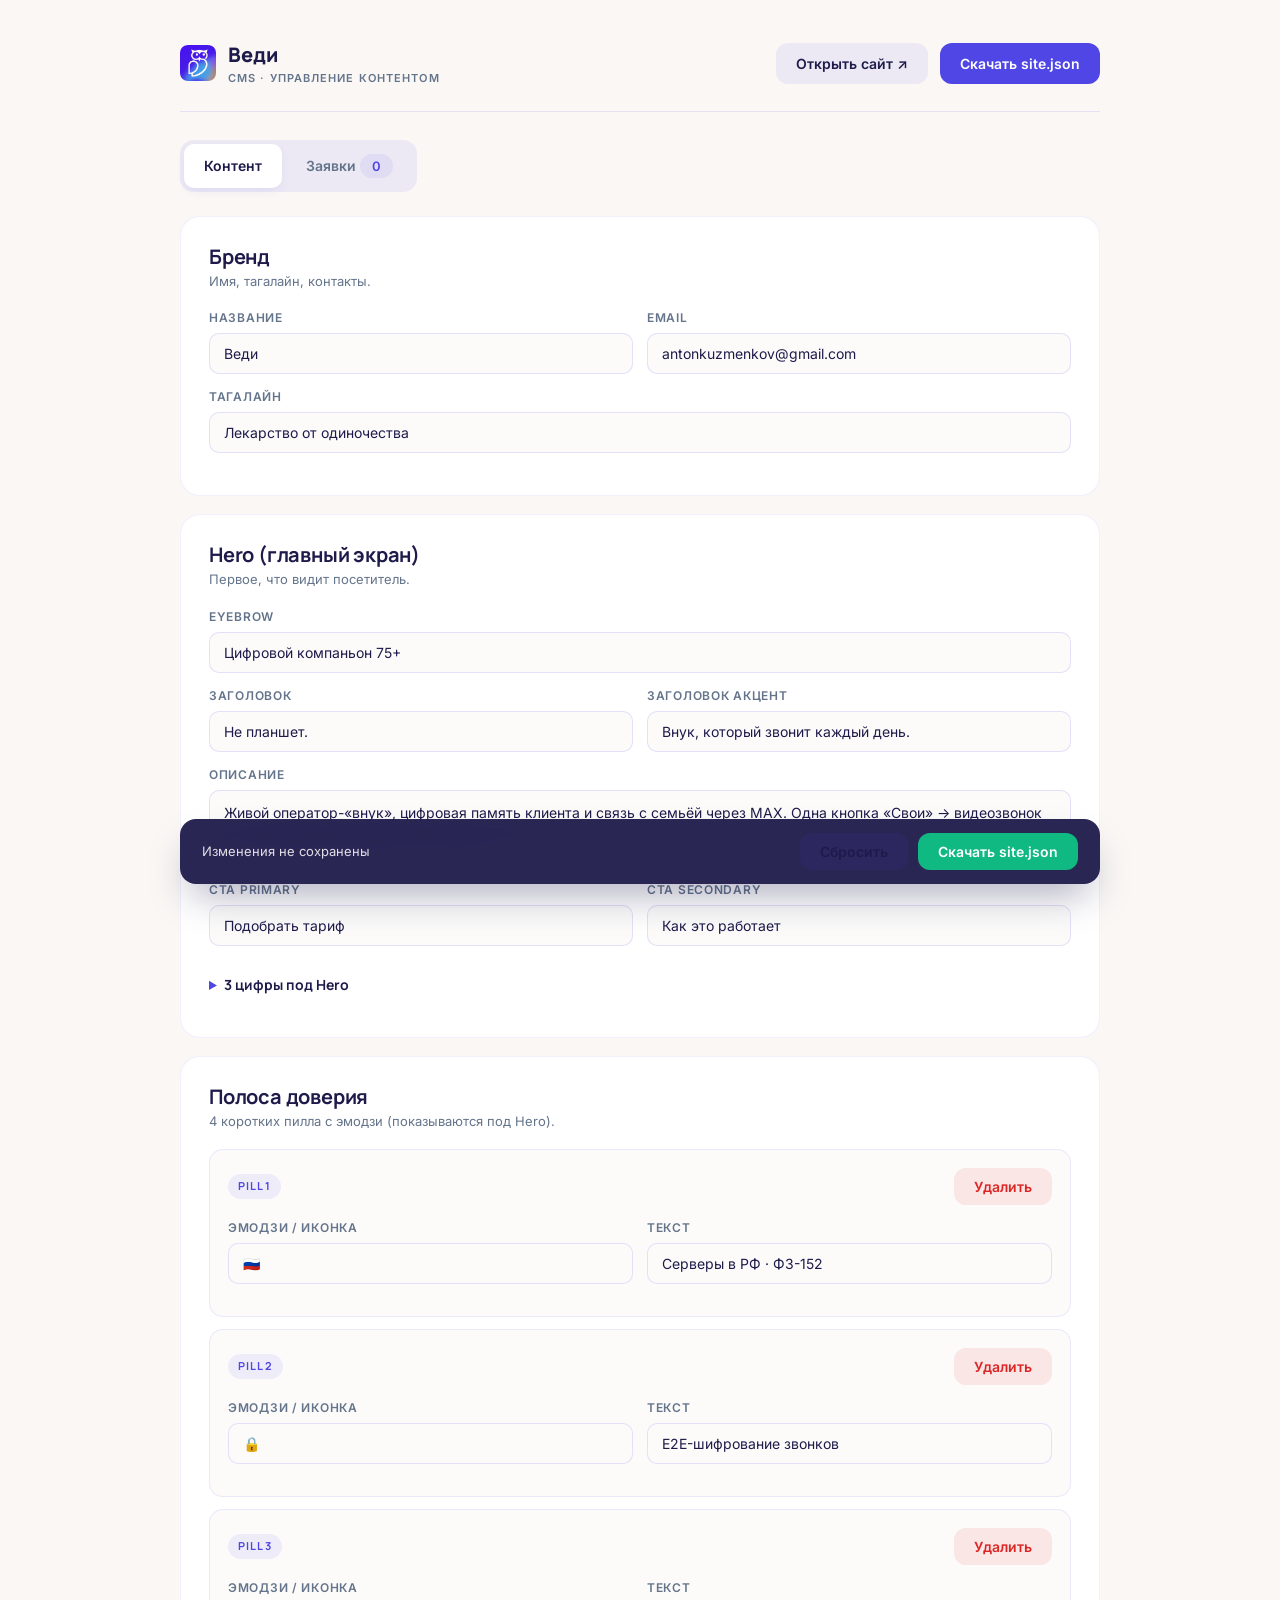
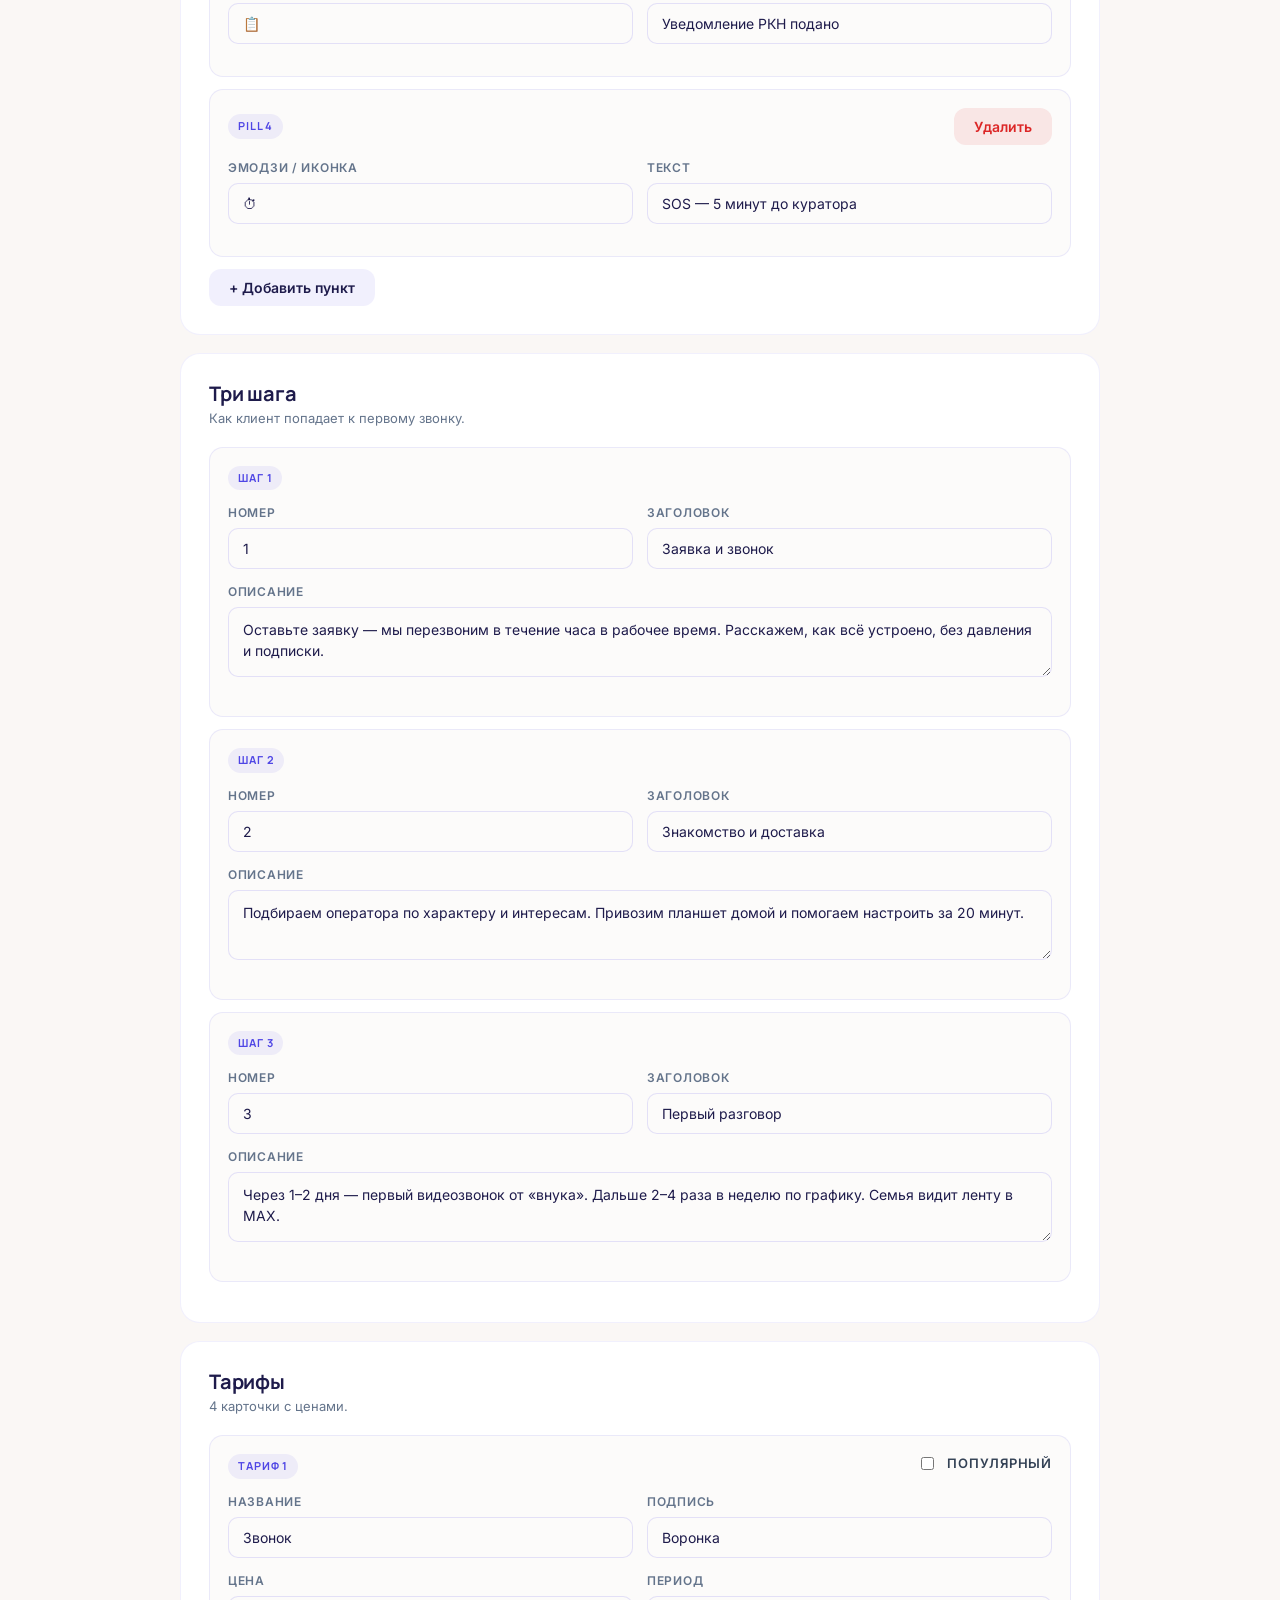
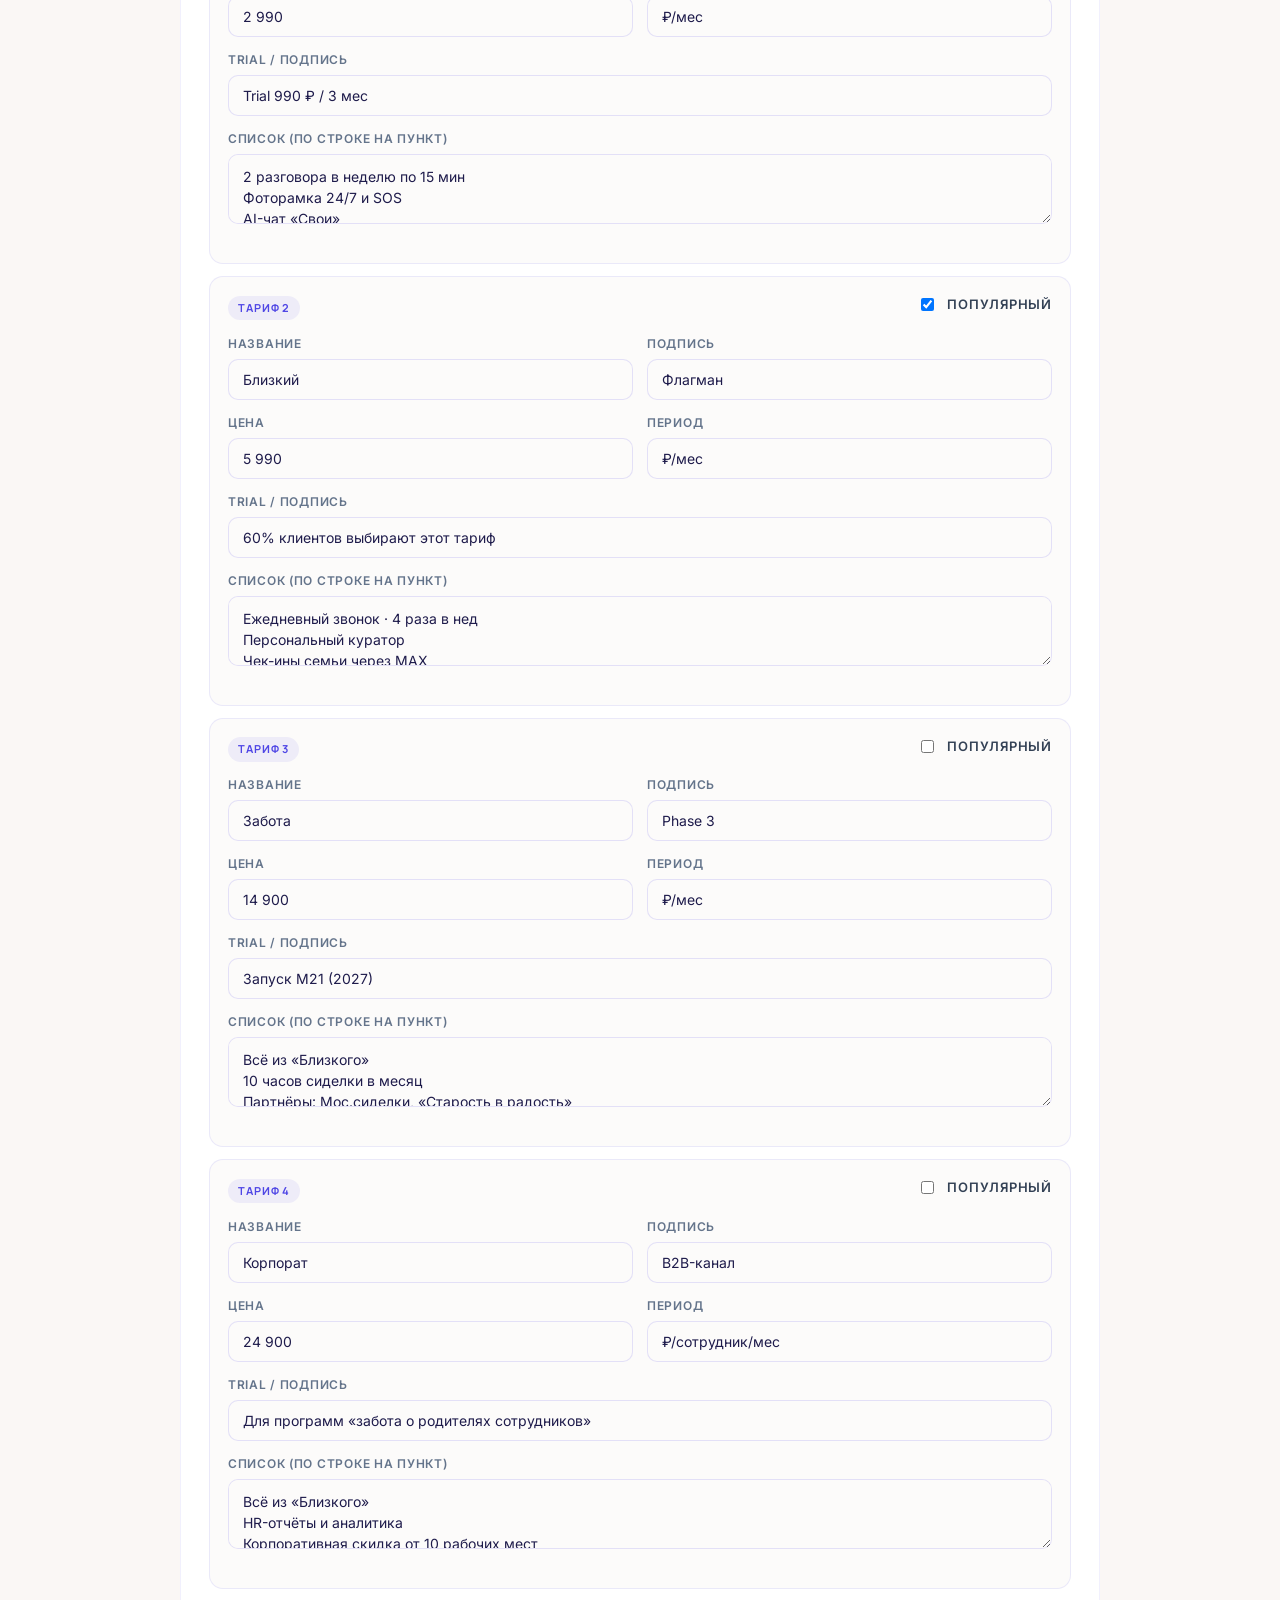
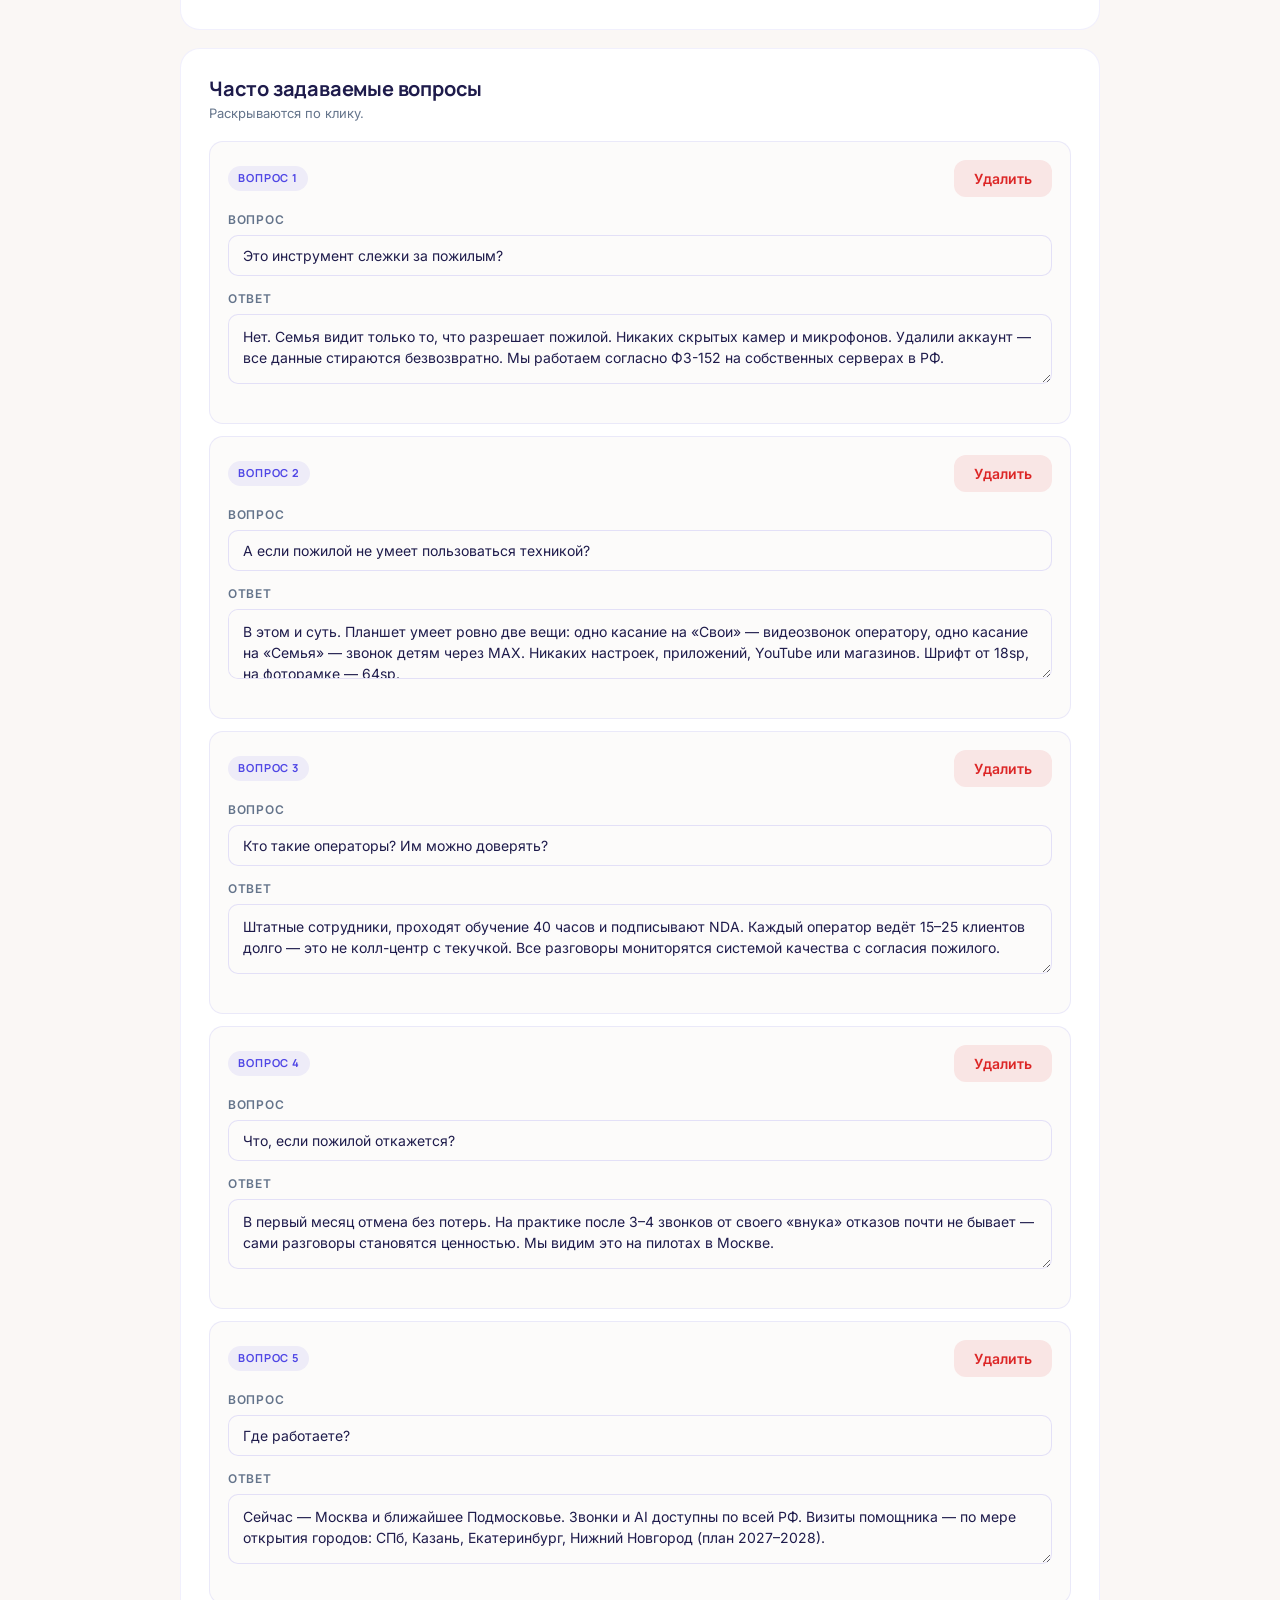
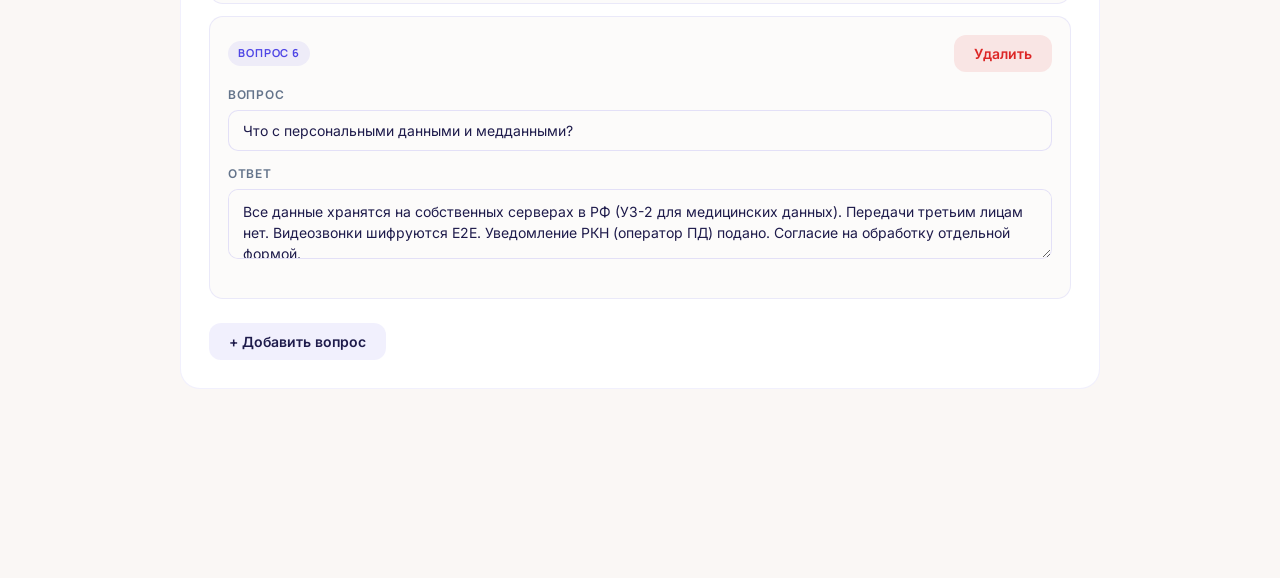
==== admin/index.html @ d4cc8a1d "feat: initial site (Веди landing + CMS)" ====
<!doctype html>
<html lang="ru">
<head>
<meta charset="utf-8">
<meta name="viewport" content="width=device-width, initial-scale=1">
<meta name="theme-color" content="#4F46E5">
<title>Веди — CMS</title>
<meta name="robots" content="noindex, nofollow">
<link rel="icon" type="image/png" href="../assets/owl-logo-small.png">
<link rel="stylesheet" href="../colors_and_type.css">
<style>
  body { margin: 0; background: #FAF7F5; font-family: var(--font-body); color: var(--fg-2); padding: 40px 0 100px; }
  .wrap { max-width: 920px; margin: 0 auto; padding: 0 32px; }
  .head { display: flex; justify-content: space-between; align-items: center; margin-bottom: 28px; padding-bottom: 24px; border-bottom: 1px solid rgba(79,70,229,0.12); flex-wrap: wrap; gap: 16px; }
  .logo { display: flex; align-items: center; gap: 12px; }
  .logo img { width: 36px; height: 36px; }
  .logo .name { font-family: var(--font-display); font-weight: 800; color: var(--indigo-950); font-size: 20px; }
  .logo .sub { font-size: 11px; color: var(--slate-500); text-transform: uppercase; letter-spacing: 0.1em; font-weight: 600; }
  .actions { display: flex; gap: 12px; flex-wrap: wrap; }
  .btn { display: inline-flex; align-items: center; gap: 8px; padding: 10px 20px; border-radius: 12px; font-weight: 600; font-size: 14px; cursor: pointer; border: none; transition: all 0.2s; text-decoration: none; font-family: var(--font-body); }
  .btn-primary { background: var(--indigo-600); color: #fff; }
  .btn-primary:hover { background: #4338CA; transform: translateY(-1px); }
  .btn-ghost { background: rgba(79,70,229,0.08); color: var(--indigo-950); }
  .btn-ghost:hover { background: rgba(79,70,229,0.15); }
  .btn-ok { background: var(--emerald); color: #fff; }
  .btn-danger { background: rgba(220,38,38,0.1); color: #DC2626; }
  .btn-danger:hover { background: rgba(220,38,38,0.18); }

  /* Tabs */
  .tabs { display: flex; gap: 4px; padding: 4px; background: rgba(79,70,229,0.08); border-radius: 14px; margin-bottom: 24px; max-width: fit-content; }
  .tab { padding: 10px 20px; border-radius: 10px; cursor: pointer; font-size: 14px; font-weight: 600; color: var(--slate-500); border: none; background: transparent; font-family: var(--font-body); transition: all 0.2s; }
  .tab.active { background: #fff; color: var(--indigo-950); box-shadow: 0 4px 12px -4px rgba(79,70,229,0.15); }
  .tab-content { display: none; }
  .tab-content.active { display: block; }

  /* Panels */
  .panel { background: #fff; border-radius: 20px; padding: 28px; margin-bottom: 18px; border: 1px solid rgba(79,70,229,0.08); }
  .panel h2 { font-family: var(--font-display); font-size: 20px; color: var(--indigo-950); margin: 0 0 4px; letter-spacing: -0.01em; }
  .panel .desc { font-size: 13px; color: var(--slate-500); margin: 0 0 18px; }
  .field { margin-bottom: 14px; }
  label { display: block; font-size: 12px; font-weight: 600; color: var(--slate-500); text-transform: uppercase; letter-spacing: 0.06em; margin-bottom: 6px; }
  input, textarea, select {
    width: 100%; box-sizing: border-box;
    padding: 11px 14px; border-radius: 10px;
    border: 1px solid rgba(79,70,229,0.15);
    font-family: var(--font-body); font-size: 14px; color: var(--indigo-950);
    background: #FCFBFA; transition: all 0.2s;
  }
  input:focus, textarea:focus, select:focus { outline: none; border-color: var(--indigo-600); background: #fff; box-shadow: 0 0 0 3px rgba(79,70,229,0.1); }
  textarea { min-height: 70px; resize: vertical; line-height: 1.5; }
  .grid-2 { display: grid; grid-template-columns: 1fr 1fr; gap: 14px; }
  .grid-3 { display: grid; grid-template-columns: repeat(3, 1fr); gap: 14px; }
  .item-card { background: #FCFBFA; border-radius: 14px; padding: 18px; margin-bottom: 12px; border: 1px solid rgba(79,70,229,0.1); }
  .item-card-head { display: flex; justify-content: space-between; align-items: center; margin-bottom: 14px; }
  .item-card-head .badge { font-family: var(--font-display); font-weight: 700; font-size: 11px; text-transform: uppercase; letter-spacing: 0.08em; color: var(--indigo-600); padding: 4px 10px; background: rgba(79,70,229,0.08); border-radius: 999px; }
  .toolbar { position: sticky; bottom: 16px; background: rgba(30,27,75,0.95); backdrop-filter: blur(12px); border-radius: 16px; padding: 14px 22px; display: flex; justify-content: space-between; align-items: center; box-shadow: 0 20px 40px -12px rgba(30,27,75,0.4); margin-top: 24px; flex-wrap: wrap; gap: 12px; }
  .toolbar .status { color: rgba(255,255,255,0.85); font-size: 13px; }
  .toolbar .actions { display: flex; gap: 10px; }
  details summary { cursor: pointer; font-family: var(--font-display); font-weight: 700; color: var(--indigo-950); padding: 8px 0; user-select: none; font-size: 14px; }
  details summary::marker { color: var(--indigo-600); }
  details { padding: 6px 0; }
  .checkbox { display: flex; align-items: center; gap: 10px; font-size: 13px; color: var(--fg-2); }
  .checkbox input { width: auto; }

  /* Leads */
  .lead-card { background: #fff; border-radius: 14px; padding: 18px; margin-bottom: 12px; border: 1px solid rgba(79,70,229,0.1); }
  .lead-card .top { display: flex; justify-content: space-between; align-items: flex-start; gap: 16px; margin-bottom: 10px; }
  .lead-card .name { font-family: var(--font-display); font-weight: 700; color: var(--indigo-950); font-size: 17px; }
  .lead-card .ts { font-size: 12px; color: var(--slate-500); font-variant-numeric: tabular-nums; }
  .lead-card .row { display: flex; gap: 14px; flex-wrap: wrap; font-size: 14px; color: var(--fg-2); margin-bottom: 6px; }
  .lead-card .row b { color: var(--indigo-600); }
  .lead-card .comment { font-size: 14px; color: var(--fg-2); margin-top: 8px; padding-top: 8px; border-top: 1px dashed rgba(79,70,229,0.15); line-height: 1.5; }
  .lead-empty { text-align: center; padding: 60px 20px; color: var(--slate-500); }
  .lead-empty .ico { font-size: 48px; margin-bottom: 16px; opacity: 0.4; }
  .lead-counter { display: inline-flex; align-items: center; gap: 8px; padding: 4px 12px; background: rgba(79,70,229,0.08); border-radius: 999px; font-size: 13px; color: var(--indigo-600); font-weight: 600; }
</style>
</head>
<body>
<div class="wrap">
  <div class="head">
    <div class="logo">
      <img src="../assets/owl-logo.png" alt="Веди">
      <div>
        <div class="name">Веди</div>
        <div class="sub">CMS · Управление контентом</div>
      </div>
    </div>
    <div class="actions">
      <a href="../index.html" target="_blank" class="btn btn-ghost">Открыть сайт ↗</a>
      <button class="btn btn-primary" onclick="save()">Скачать site.json</button>
    </div>
  </div>

  <div class="tabs">
    <button class="tab active" data-tab="content">Контент</button>
    <button class="tab" data-tab="leads">Заявки <span class="lead-counter" id="lead-count">0</span></button>
  </div>

  <div class="tab-content active" id="tab-content">
    <div class="panel">
      <h2>Бренд</h2>
      <p class="desc">Имя, тагалайн, контакты.</p>
      <div class="grid-2">
        <div class="field"><label>Название</label><input data-path="brand.name" type="text"></div>
        <div class="field"><label>Email</label><input data-path="brand.email" type="email"></div>
      </div>
      <div class="field"><label>Тагалайн</label><input data-path="brand.tagline" type="text"></div>
    </div>

    <div class="panel">
      <h2>Hero (главный экран)</h2>
      <p class="desc">Первое, что видит посетитель.</p>
      <div class="field"><label>Eyebrow</label><input data-path="hero.eyebrow" type="text"></div>
      <div class="grid-2">
        <div class="field"><label>Заголовок</label><input data-path="hero.title" type="text"></div>
        <div class="field"><label>Заголовок акцент</label><input data-path="hero.titleAccent" type="text"></div>
      </div>
      <div class="field"><label>Описание</label><textarea data-path="hero.lead"></textarea></div>
      <div class="grid-2">
        <div class="field"><label>CTA primary</label><input data-path="hero.ctaPrimary" type="text"></div>
        <div class="field"><label>CTA secondary</label><input data-path="hero.ctaSecondary" type="text"></div>
      </div>
      <details>
        <summary>3 цифры под Hero</summary>
        <div id="hero-metrics-list"></div>
      </details>
    </div>

    <div class="panel">
      <h2>Полоса доверия</h2>
      <p class="desc">4 коротких пилла с эмодзи (показываются под Hero).</p>
      <div id="trust-list"></div>
    </div>

    <div class="panel">
      <h2>Три шага</h2>
      <p class="desc">Как клиент попадает к первому звонку.</p>
      <div id="steps-list"></div>
    </div>

    <div class="panel">
      <h2>Тарифы</h2>
      <p class="desc">4 карточки с ценами.</p>
      <div id="tariffs-list"></div>
    </div>

    <div class="panel">
      <h2>Часто задаваемые вопросы</h2>
      <p class="desc">Раскрываются по клику.</p>
      <div id="faq-list"></div>
      <button class="btn btn-ghost" onclick="addFaq()" style="margin-top:12px">+ Добавить вопрос</button>
    </div>
  </div>

  <div class="tab-content" id="tab-leads">
    <div class="panel">
      <h2>Заявки с сайта</h2>
      <p class="desc">Заявки сохраняются в localStorage браузера, где открыт сайт. Откройте этот CMS в том же браузере, где посетители оставляли заявки.</p>
      <div style="display:flex; gap:10px; margin-bottom:18px; flex-wrap:wrap;">
        <button class="btn btn-ghost" onclick="exportLeads()">Экспортировать в CSV</button>
        <button class="btn btn-danger" onclick="clearLeads()">Очистить все заявки</button>
      </div>
      <div id="leads-container"></div>
    </div>
  </div>

  <div class="toolbar">
    <div class="status" id="status">Изменения не сохранены</div>
    <div class="actions">
      <button class="btn btn-ghost" onclick="reload()">Сбросить</button>
      <button class="btn btn-ok" onclick="save()">Скачать site.json</button>
    </div>
  </div>
</div>

<script>
let DATA = null;
const get = (obj, path) => path.split('.').reduce((o, k) => o?.[k], obj);
const set = (obj, path, val) => {
  const parts = path.split('.');
  const last = parts.pop();
  const tgt = parts.reduce((o, k) => (o[k] ??= {}), obj);
  tgt[last] = val;
};
const escapeHtml = s => String(s ?? '').replace(/[&<>"']/g, c => ({ '&':'&amp;','<':'&lt;','>':'&gt;','"':'&quot;',"'":'&#39;' }[c]));
const escapeAttr = s => String(s ?? '').replace(/"/g, '&quot;');

async function load() {
  const res = await fetch('../content/site.json');
  DATA = await res.json();
  if (!DATA.trust) DATA.trust = [];
  if (!DATA.steps) DATA.steps = { items: [] };
  if (!DATA.steps.items) DATA.steps.items = [];
  renderAll();
  renderLeads();
}

function renderAll() {
  document.querySelectorAll('[data-path]').forEach(el => {
    const p = el.dataset.path;
    el.value = get(DATA, p) || '';
    el.oninput = () => { set(DATA, p, el.value); markDirty(); };
  });

  const hm = document.getElementById('hero-metrics-list');
  hm.innerHTML = '';
  (DATA.hero?.metrics || []).forEach((m, i) => {
    hm.insertAdjacentHTML('beforeend', `
      <div class="item-card">
        <div class="grid-2">
          <div class="field"><label>Значение</label><input value="${escapeAttr(m.value)}" oninput="DATA.hero.metrics[${i}].value=this.value;markDirty()"></div>
          <div class="field"><label>Подпись</label><input value="${escapeAttr(m.label)}" oninput="DATA.hero.metrics[${i}].label=this.value;markDirty()"></div>
        </div>
      </div>`);
  });

  const trustList = document.getElementById('trust-list');
  trustList.innerHTML = '';
  (DATA.trust || []).forEach((t, i) => {
    trustList.insertAdjacentHTML('beforeend', `
      <div class="item-card">
        <div class="item-card-head">
          <div class="badge">Pill ${i + 1}</div>
          <button class="btn btn-danger" onclick="DATA.trust.splice(${i},1);renderAll();markDirty()">Удалить</button>
        </div>
        <div class="grid-2">
          <div class="field"><label>Эмодзи / иконка</label><input value="${escapeAttr(t.ico)}" oninput="DATA.trust[${i}].ico=this.value;markDirty()"></div>
          <div class="field"><label>Текст</label><input value="${escapeAttr(t.text)}" oninput="DATA.trust[${i}].text=this.value;markDirty()"></div>
        </div>
      </div>`);
  });
  trustList.insertAdjacentHTML('beforeend', `<button class="btn btn-ghost" onclick="DATA.trust.push({ico:'✨',text:'Новый пункт'});renderAll();markDirty()">+ Добавить пункт</button>`);

  const stepsList = document.getElementById('steps-list');
  stepsList.innerHTML = '';
  (DATA.steps?.items || []).forEach((s, i) => {
    stepsList.insertAdjacentHTML('beforeend', `
      <div class="item-card">
        <div class="item-card-head">
          <div class="badge">Шаг ${i + 1}</div>
        </div>
        <div class="grid-2">
          <div class="field"><label>Номер</label><input value="${escapeAttr(s.num)}" oninput="DATA.steps.items[${i}].num=this.value;markDirty()"></div>
          <div class="field"><label>Заголовок</label><input value="${escapeAttr(s.title)}" oninput="DATA.steps.items[${i}].title=this.value;markDirty()"></div>
        </div>
        <div class="field"><label>Описание</label><textarea oninput="DATA.steps.items[${i}].body=this.value;markDirty()">${escapeHtml(s.body)}</textarea></div>
      </div>`);
  });

  const tl = document.getElementById('tariffs-list');
  tl.innerHTML = '';
  (DATA.tariffs?.items || []).forEach((t, i) => {
    tl.insertAdjacentHTML('beforeend', `
      <div class="item-card">
        <div class="item-card-head">
          <div class="badge">Тариф ${i + 1}</div>
          <label class="checkbox"><input type="checkbox" ${t.popular?'checked':''} onchange="DATA.tariffs.items[${i}].popular=this.checked;markDirty()"> Популярный</label>
        </div>
        <div class="grid-2">
          <div class="field"><label>Название</label><input value="${escapeAttr(t.name)}" oninput="DATA.tariffs.items[${i}].name=this.value;markDirty()"></div>
          <div class="field"><label>Подпись</label><input value="${escapeAttr(t.subname)}" oninput="DATA.tariffs.items[${i}].subname=this.value;markDirty()"></div>
        </div>
        <div class="grid-2">
          <div class="field"><label>Цена</label><input value="${escapeAttr(t.price)}" oninput="DATA.tariffs.items[${i}].price=this.value;markDirty()"></div>
          <div class="field"><label>Период</label><input value="${escapeAttr(t.period)}" oninput="DATA.tariffs.items[${i}].period=this.value;markDirty()"></div>
        </div>
        <div class="field"><label>Trial / подпись</label><input value="${escapeAttr(t.trial)}" oninput="DATA.tariffs.items[${i}].trial=this.value;markDirty()"></div>
        <div class="field"><label>Список (по строке на пункт)</label><textarea oninput="DATA.tariffs.items[${i}].features=this.value.split('\\n').filter(Boolean);markDirty()">${escapeHtml((t.features||[]).join('\n'))}</textarea></div>
      </div>`);
  });

  const fl = document.getElementById('faq-list');
  fl.innerHTML = '';
  (DATA.faq?.items || []).forEach((f, i) => {
    fl.insertAdjacentHTML('beforeend', `
      <div class="item-card">
        <div class="item-card-head">
          <div class="badge">Вопрос ${i + 1}</div>
          <button class="btn btn-danger" onclick="DATA.faq.items.splice(${i},1);renderAll();markDirty()">Удалить</button>
        </div>
        <div class="field"><label>Вопрос</label><input value="${escapeAttr(f.q)}" oninput="DATA.faq.items[${i}].q=this.value;markDirty()"></div>
        <div class="field"><label>Ответ</label><textarea oninput="DATA.faq.items[${i}].a=this.value;markDirty()">${escapeHtml(f.a)}</textarea></div>
      </div>`);
  });
}

function addFaq() {
  DATA.faq.items.push({ q: 'Новый вопрос', a: 'Ответ' });
  renderAll();
  markDirty();
}

function markDirty() {
  document.getElementById('status').textContent = 'Несохранённые изменения';
  document.getElementById('status').style.color = '#FCD34D';
}

function save() {
  const blob = new Blob([JSON.stringify(DATA, null, 2)], { type: 'application/json' });
  const url = URL.createObjectURL(blob);
  const a = document.createElement('a');
  a.href = url; a.download = 'site.json';
  document.body.appendChild(a);
  a.click();
  a.remove();
  URL.revokeObjectURL(url);
  document.getElementById('status').textContent = 'Скачано · замените content/site.json';
  document.getElementById('status').style.color = '#10B981';
}

function reload() { load(); }

// Tabs
document.querySelectorAll('.tab').forEach(t => {
  t.addEventListener('click', () => {
    document.querySelectorAll('.tab').forEach(x => x.classList.remove('active'));
    document.querySelectorAll('.tab-content').forEach(x => x.classList.remove('active'));
    t.classList.add('active');
    document.getElementById('tab-' + t.dataset.tab).classList.add('active');
  });
});

// Leads
function getLeads() {
  try { return JSON.parse(localStorage.getItem('vedi_leads') || '[]'); } catch { return []; }
}
function renderLeads() {
  const leads = getLeads();
  document.getElementById('lead-count').textContent = leads.length;
  const c = document.getElementById('leads-container');
  if (!leads.length) {
    c.innerHTML = `<div class="lead-empty">
      <div class="ico">📭</div>
      <h3 style="font-family:var(--font-display);color:var(--indigo-950);margin:0 0 8px;">Пока нет заявок</h3>
      <p style="margin:0;font-size:14px;">Заявки появятся здесь, как только посетители оставят их через сайт.<br>
      Заявки сохраняются в localStorage этого браузера + дублируются на email через mailto.</p>
    </div>`;
    return;
  }
  c.innerHTML = '';
  [...leads].reverse().forEach((l, i) => {
    const ts = new Date(l.ts).toLocaleString('ru-RU');
    c.insertAdjacentHTML('beforeend', `
      <div class="lead-card">
        <div class="top">
          <div>
            <div class="name">${escapeHtml(l.name)}</div>
            <div class="ts">${escapeHtml(ts)}</div>
          </div>
          <button class="btn btn-danger" onclick="deleteLead(${leads.length - 1 - i})">Удалить</button>
        </div>
        <div class="row"><b>Телефон:</b> ${escapeHtml(l.phone)}</div>
        ${l.email ? `<div class="row"><b>Email:</b> ${escapeHtml(l.email)}</div>` : ''}
        ${l.plan ? `<div class="row"><b>Тариф:</b> ${escapeHtml(l.plan)}</div>` : ''}
        ${l.comment ? `<div class="comment">${escapeHtml(l.comment)}</div>` : ''}
      </div>`);
  });
}
function deleteLead(idx) {
  if (!confirm('Удалить заявку?')) return;
  const leads = getLeads();
  leads.splice(idx, 1);
  localStorage.setItem('vedi_leads', JSON.stringify(leads));
  renderLeads();
}
function clearLeads() {
  if (!confirm('Удалить все заявки безвозвратно?')) return;
  localStorage.removeItem('vedi_leads');
  renderLeads();
}
function exportLeads() {
  const leads = getLeads();
  if (!leads.length) { alert('Нет заявок для экспорта'); return; }
  const headers = ['ts', 'name', 'phone', 'email', 'plan', 'comment'];
  const csv = [headers.join(',')].concat(leads.map(l => headers.map(h => `"${String(l[h] || '').replace(/"/g, '""')}"`).join(','))).join('\n');
  const blob = new Blob(['\uFEFF' + csv], { type: 'text/csv;charset=utf-8' });
  const url = URL.createObjectURL(blob);
  const a = document.createElement('a');
  a.href = url; a.download = `vedi-leads-${new Date().toISOString().split('T')[0]}.csv`;
  document.body.appendChild(a); a.click(); a.remove();
  URL.revokeObjectURL(url);
}

load();
</script>
</body>
</html>
---- colors_and_type.css ----
/* Веди — Design System (Colors & Type)
   Brand: Веди · Цифровой компаньон 75+
   Fonts hosted on Google Fonts. */

@import url('https://fonts.googleapis.com/css2?family=Manrope:wght@400;500;600;700;800&family=Inter:wght@400;500;600;700&display=swap');

:root {
  /* ---------- Brand palette ---------- */
  --violet-600: #7C3AED;     /* gradient start, accent 2 */
  --indigo-600: #4F46E5;     /* primary brand */
  --blue-500:   #3B82F6;     /* gradient end, links */

  --indigo-950: #1E1B4B;     /* primary text */
  --slate-500:  #64748B;     /* muted text */
  --slate-300:  #CBD5E1;
  --slate-200:  #E2E8F0;
  --slate-100:  #F1F5F9;

  --lavender-mist: #F5F3FF;  /* soft surface */
  --white: #FFFFFF;

  --gold:    #F59E0B;        /* highlight */
  --emerald: #10B981;        /* success */

  /* Brand gradient (diagonal) */
  --brand-gradient: linear-gradient(135deg, #7C3AED 0%, #4F46E5 50%, #3B82F6 100%);
  --brand-gradient-soft: linear-gradient(135deg, #EDE9FE 0%, #DBEAFE 100%);

  /* ---------- Semantic colors ---------- */
  --fg-1: var(--indigo-950);   /* headings, primary */
  --fg-2: #334155;             /* body */
  --fg-3: var(--slate-500);    /* muted, captions */
  --fg-inverse: #FFFFFF;

  --bg-1: #FFFFFF;             /* primary surface */
  --bg-2: var(--lavender-mist);/* soft surface */
  --bg-3: var(--slate-100);    /* quiet surface */

  --border: rgba(79, 70, 229, 0.10);
  --border-strong: rgba(79, 70, 229, 0.18);
  --divider: #E5E7EB;

  --link: var(--blue-500);
  --link-hover: var(--indigo-600);

  --accent: var(--indigo-600);
  --accent-hover: #4338CA;

  /* ---------- Type families ---------- */
  --font-display: 'Manrope', system-ui, -apple-system, 'Segoe UI', sans-serif;
  --font-body:    'Inter',   system-ui, -apple-system, 'Segoe UI', sans-serif;
  --font-mono:    'JetBrains Mono', ui-monospace, SFMono-Regular, Menlo, monospace;

  /* ---------- Type scale (aligned to pitch deck pt sizes) ---------- */
  --size-hero:     56px;   /* large data numbers */
  --size-h1:       40px;   /* cover titles */
  --size-h2:       32px;   /* slide titles */
  --size-h3:       24px;   /* subtitles */
  --size-body:     18px;   /* body, slide bullets */
  --size-body-sm:  16px;
  --size-caption:  13px;
  --size-micro:    11px;

  /* ---------- Spacing ---------- */
  --space-1: 4px;
  --space-2: 8px;
  --space-3: 12px;
  --space-4: 16px;
  --space-5: 24px;
  --space-6: 32px;
  --space-7: 48px;
  --space-8: 64px;

  /* ---------- Radii ---------- */
  --radius-sm: 8px;
  --radius-md: 16px;
  --radius-lg: 24px;
  --radius-xl: 32px;
  --radius-pill: 999px;

  /* ---------- Shadows ---------- */
  --shadow-sm: 0 1px 2px rgba(30, 27, 75, 0.06);
  --shadow-md: 0 4px 16px -4px rgba(79, 70, 229, 0.15);
  --shadow-lg: 0 12px 32px -8px rgba(79, 70, 229, 0.22);
  --shadow-brand: 0 16px 40px -12px rgba(124, 58, 237, 0.35);

  /* ---------- Motion ---------- */
  --ease: cubic-bezier(0.4, 0, 0.2, 1);
  --dur-fast: 120ms;
  --dur: 220ms;
  --dur-slow: 400ms;
}

/* ---------- Base typography ---------- */
html, body {
  font-family: var(--font-body);
  font-size: var(--size-body);
  line-height: 1.5;
  color: var(--fg-2);
  background: var(--bg-1);
  -webkit-font-smoothing: antialiased;
  text-rendering: optimizeLegibility;
}

h1, h2, h3, h4, .ds-display {
  font-family: var(--font-display);
  color: var(--fg-1);
  font-weight: 700;
  letter-spacing: -0.01em;
  line-height: 1.15;
  margin: 0;
}
h1 { font-size: var(--size-h1); }
h2 { font-size: var(--size-h2); }
h3 { font-size: var(--size-h3); font-weight: 600; }
h4 { font-size: var(--size-body); font-weight: 600; }

p { margin: 0 0 var(--space-4); text-wrap: pretty; }

small, .ds-caption {
  font-size: var(--size-caption);
  color: var(--fg-3);
}

a {
  color: var(--link);
  text-decoration: none;
  border-bottom: 1px solid currentColor;
  transition: color var(--dur) var(--ease);
}
a:hover { color: var(--link-hover); }

code, pre { font-family: var(--font-mono); font-size: 0.9em; }

.ds-number {
  font-family: var(--font-display);
  font-weight: 700;
  color: var(--indigo-600);
  font-variant-numeric: tabular-nums;
  letter-spacing: -0.02em;
}
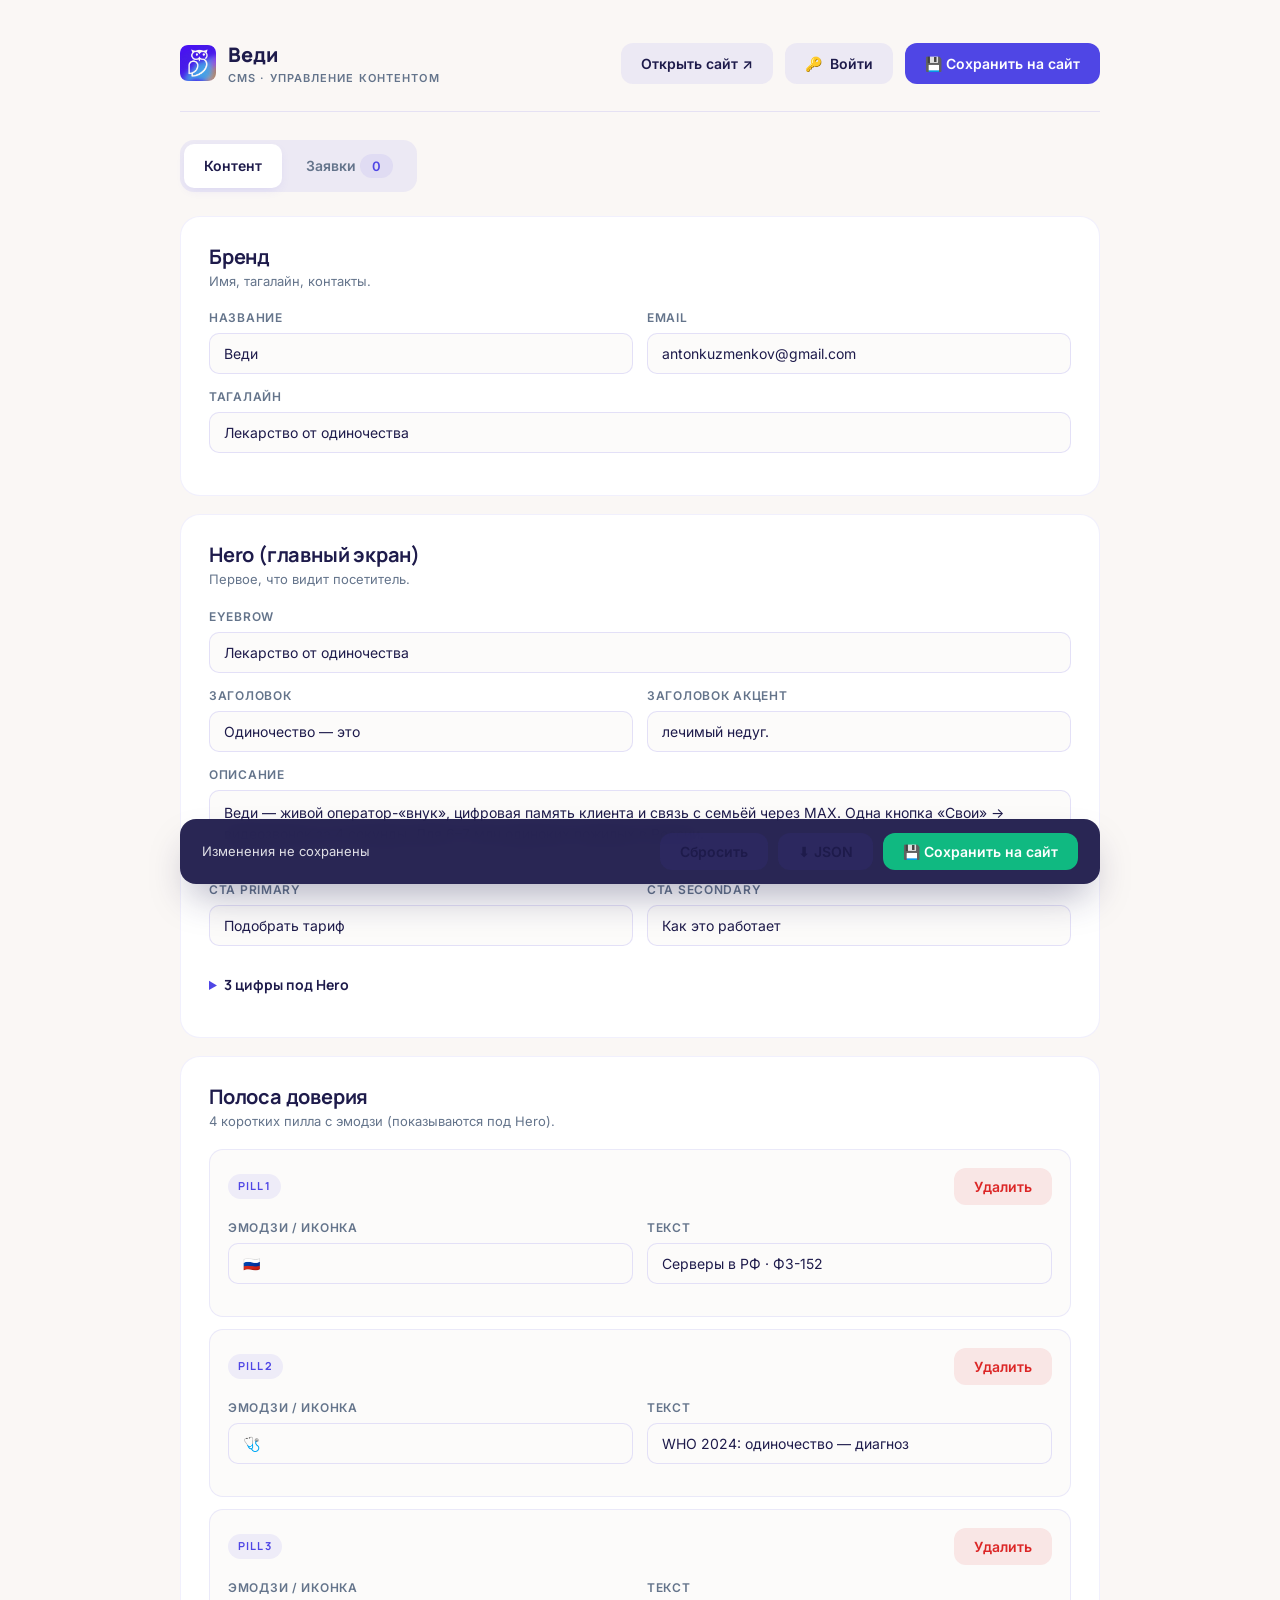
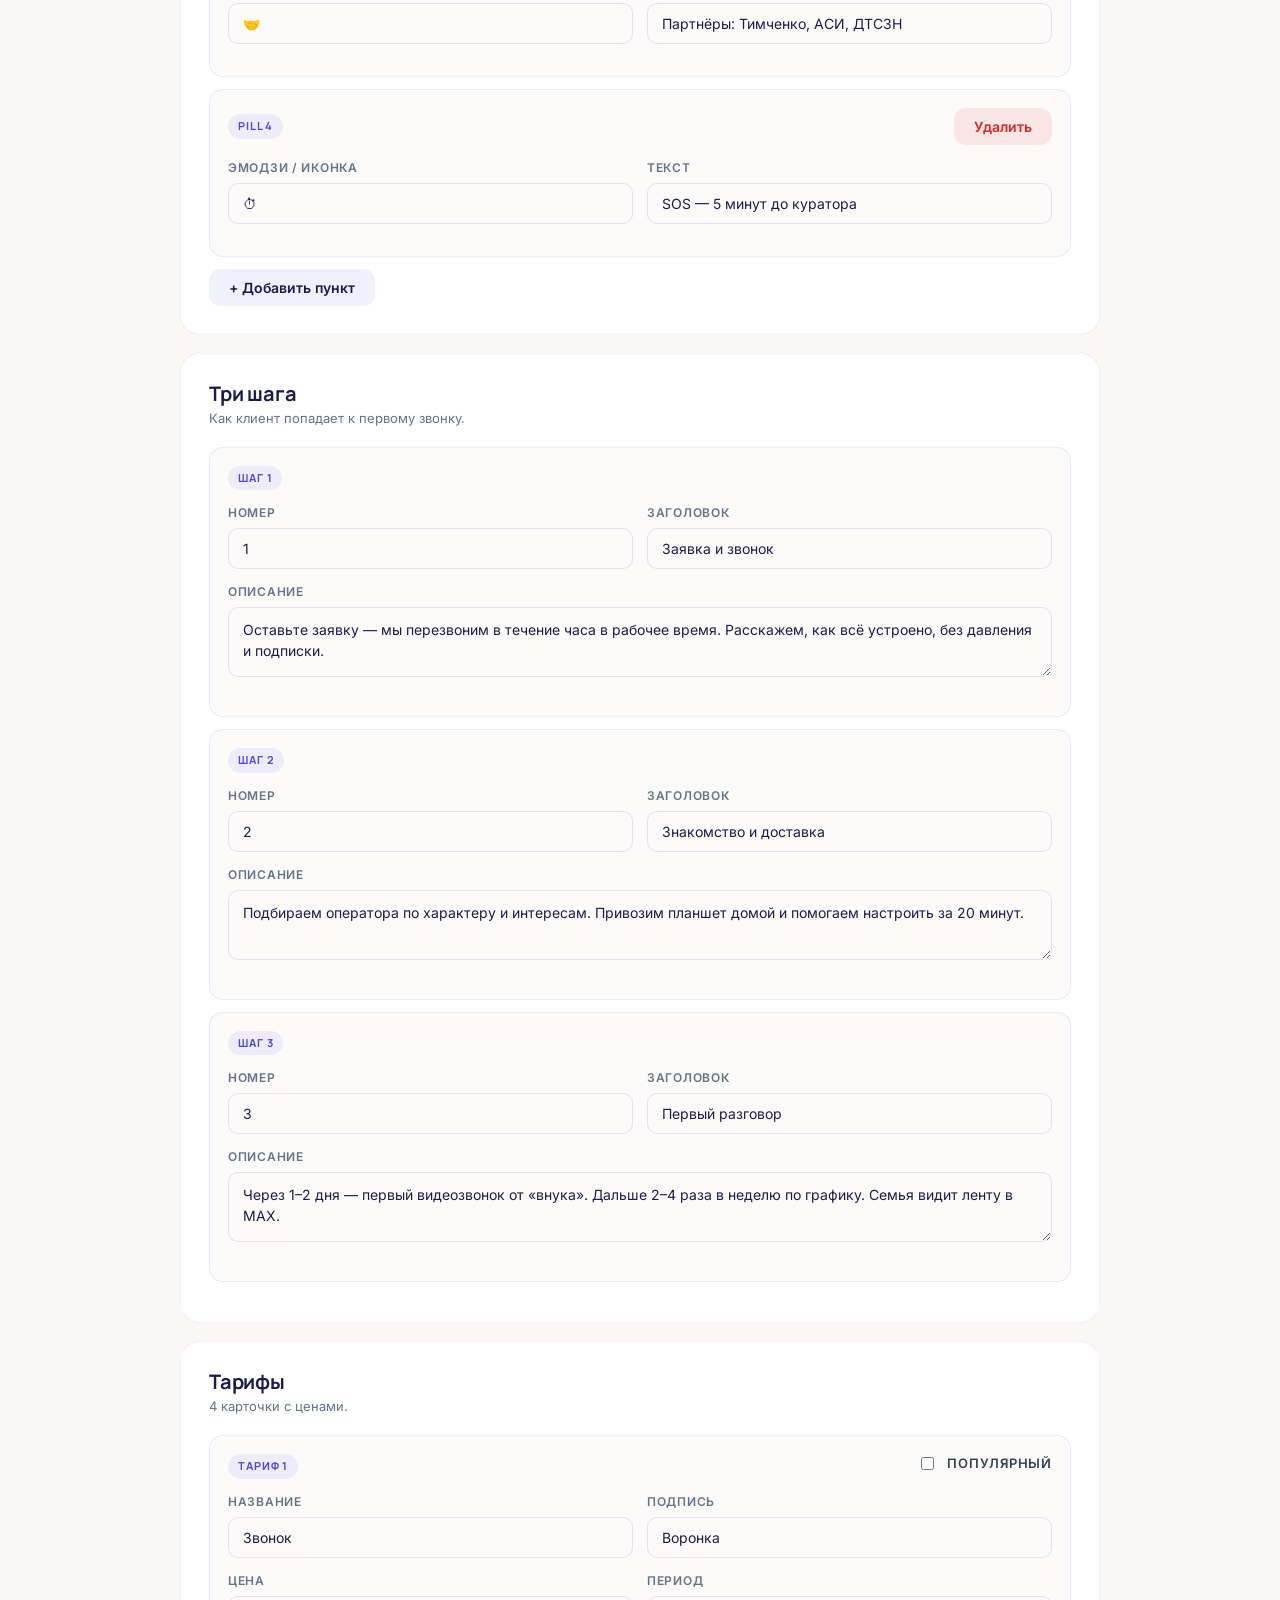
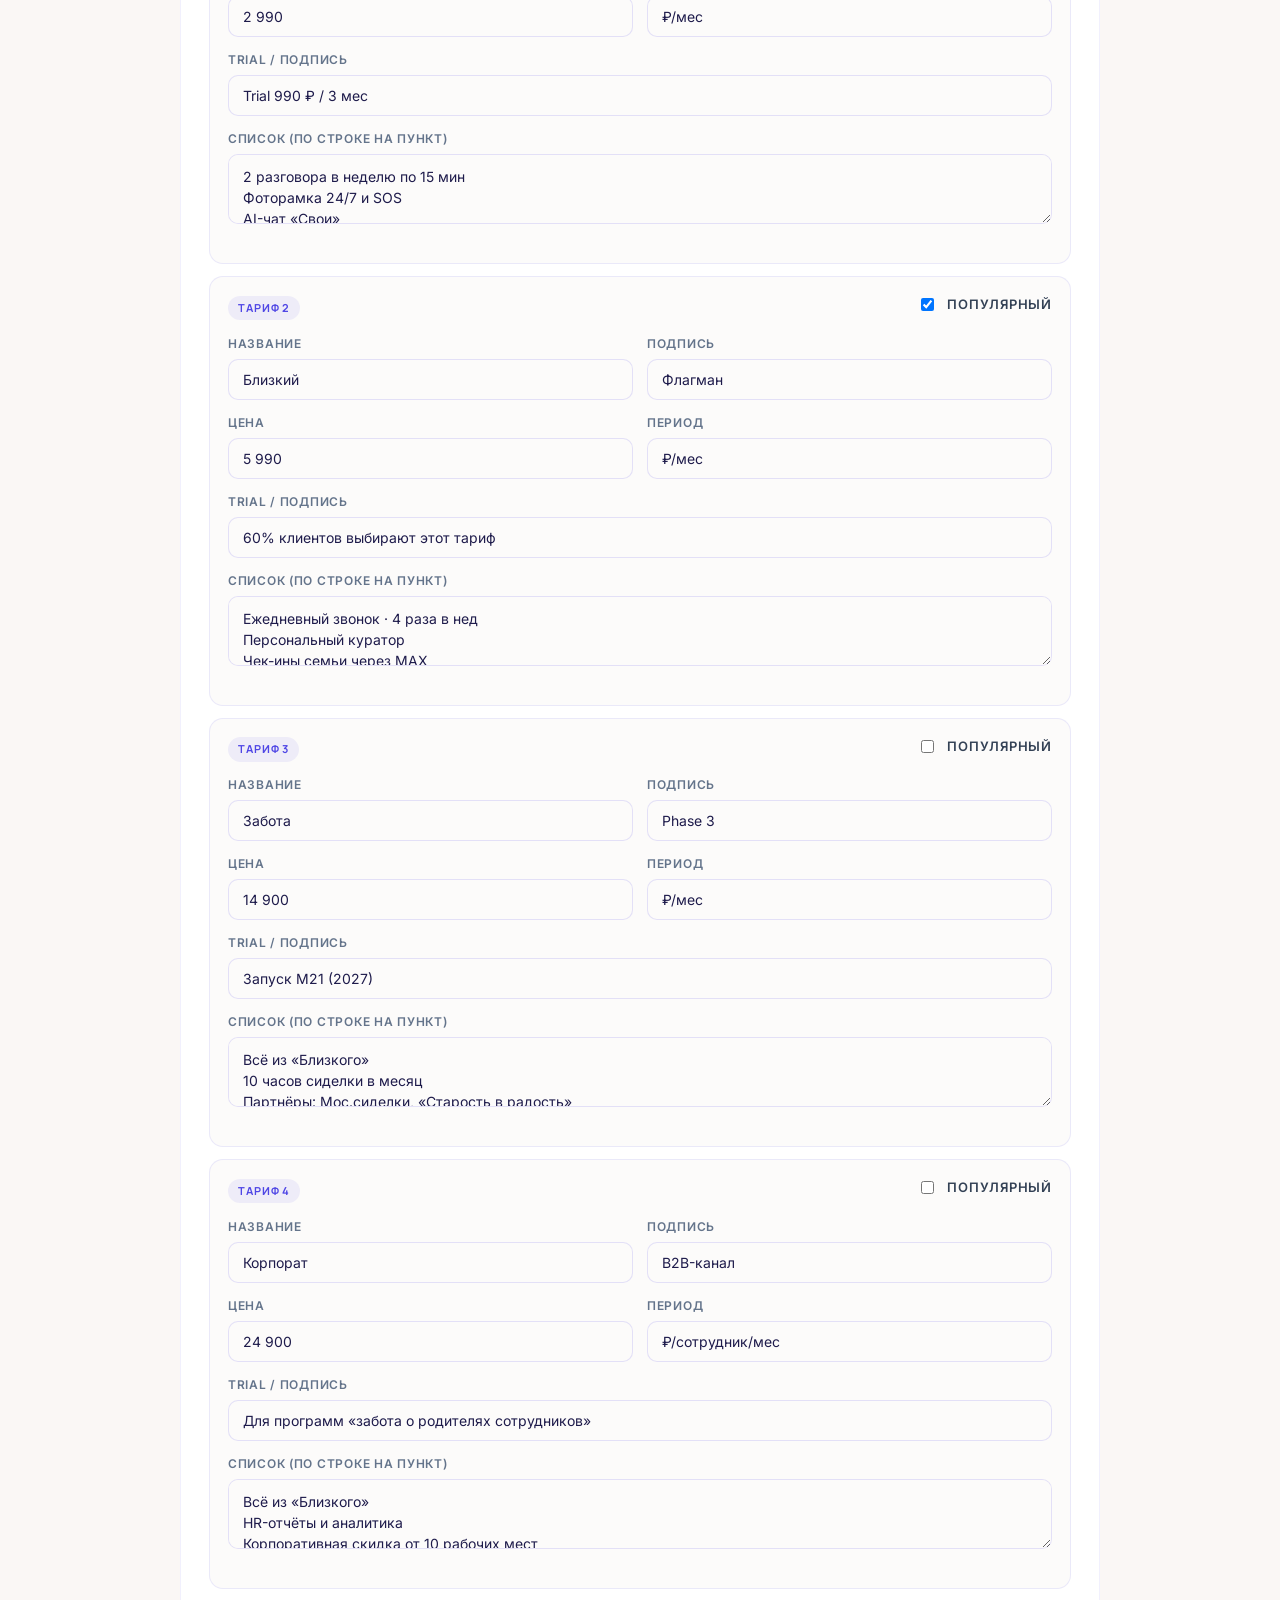
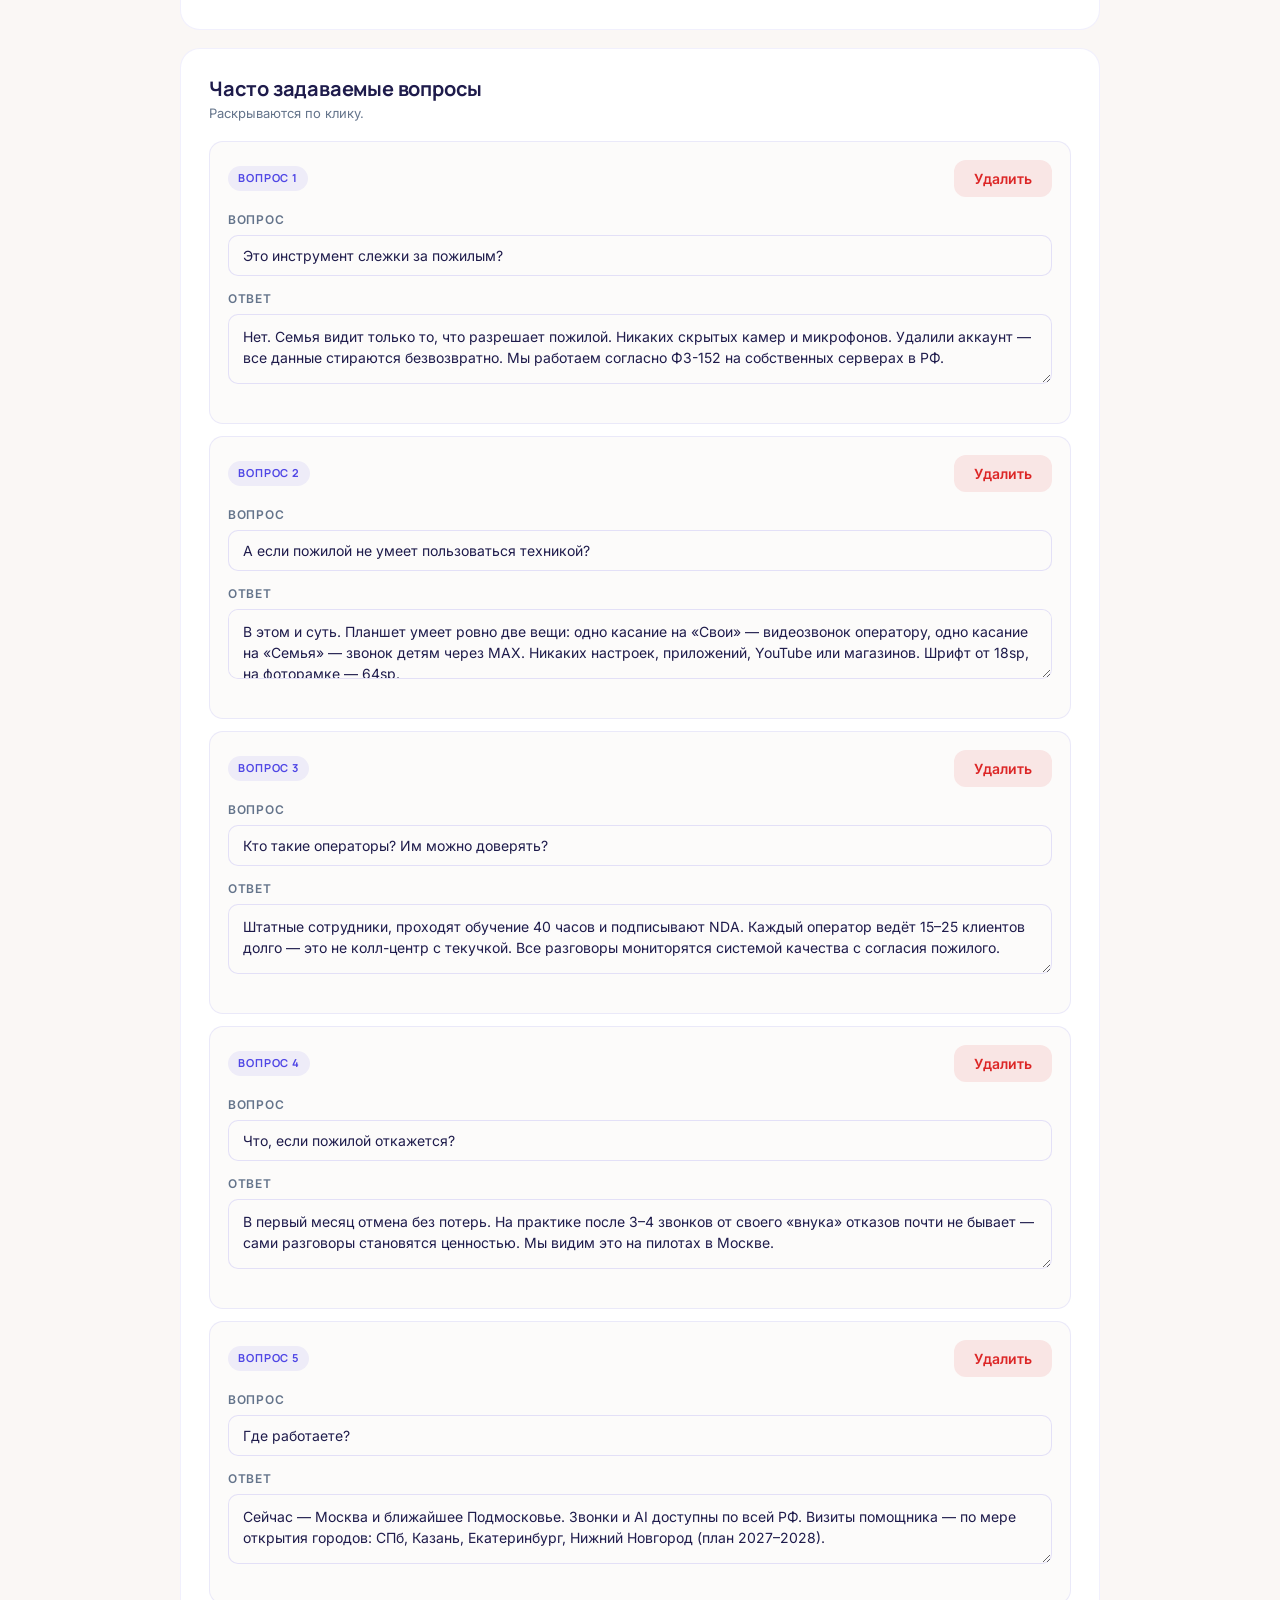
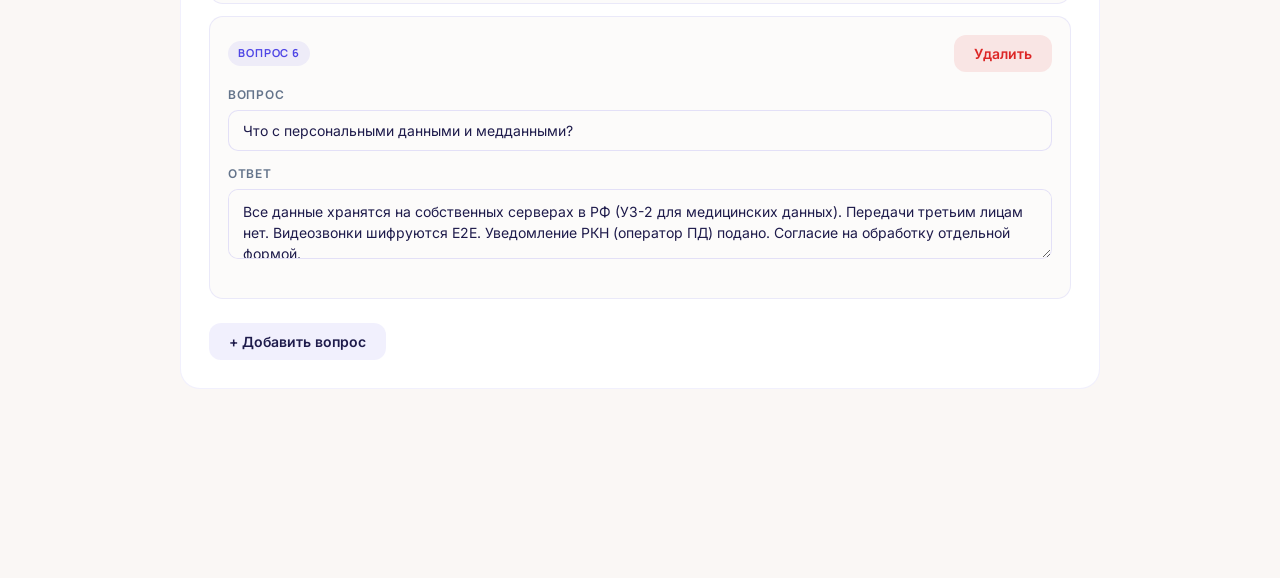
==== commit fe22f1c0: "feat(cms): добавить сохранение через GitHub API CMS теперь умеет коммитить content/site.json напряму" ====
--- a/admin/index.html
+++ b/admin/index.html
@@ -87,7 +87,44 @@
     </div>
     <div class="actions">
       <a href="../index.html" target="_blank" class="btn btn-ghost">Открыть сайт ↗</a>
-      <button class="btn btn-primary" onclick="save()">Скачать site.json</button>
+      <button class="btn btn-ghost" onclick="openAuthModal()" id="auth-btn" title="Настройки доступа">🔑 <span id="auth-status">Войти</span></button>
+      <button class="btn btn-primary" onclick="commitSave()">💾 Сохранить на сайт</button>
+    </div>
+  </div>
+
+  <!-- Auth modal -->
+  <div id="auth-modal" style="display:none; position:fixed; inset:0; background:rgba(30,27,75,0.6); backdrop-filter:blur(8px); z-index:1000; align-items:center; justify-content:center;">
+    <div style="background:#fff; border-radius:20px; padding:32px; max-width:520px; width:90%; box-shadow:0 30px 60px rgba(30,27,75,0.3);">
+      <h2 style="font-family:var(--font-display); font-size:22px; color:var(--indigo-950); margin:0 0 12px;">Доступ к сохранению</h2>
+      <p style="font-size:14px; color:var(--slate-500); line-height:1.5; margin:0 0 18px;">
+        Чтобы изменения попали на сайт, нужен GitHub токен.
+        Создаётся один раз на компьютер, хранится в браузере.
+      </p>
+      <details style="margin-bottom:18px; padding:14px; background:#FCFBFA; border-radius:10px; border:1px solid rgba(79,70,229,0.1);">
+        <summary style="font-size:13px;">📖 Как получить токен (1 минута)</summary>
+        <ol style="font-size:13px; line-height:1.7; padding-left:20px; color:var(--fg-2);">
+          <li>Открой <a href="https://github.com/settings/personal-access-tokens/new" target="_blank" style="color:var(--indigo-600);">github.com → Settings → Tokens (fine-grained)</a></li>
+          <li>Token name: <code>Веди CMS</code></li>
+          <li>Expiration: 90 days (или больше)</li>
+          <li>Repository access: <b>Only select repositories</b> → <code>antonkuzmenkov/moyvedi</code></li>
+          <li>Permissions → Repository permissions → <b>Contents: Read and write</b></li>
+          <li>Кнопка «Generate token» → скопируй (начинается с <code>github_pat_</code>)</li>
+          <li>Вставь сюда ↓</li>
+        </ol>
+      </details>
+      <div class="field">
+        <label>Имя автора (для подписи коммита)</label>
+        <input id="auth-name" type="text" placeholder="Например: Маша" value="">
+      </div>
+      <div class="field">
+        <label>GitHub токен</label>
+        <input id="auth-token" type="password" placeholder="github_pat_...">
+      </div>
+      <div style="display:flex; gap:10px; justify-content:flex-end; margin-top:18px;">
+        <button class="btn btn-ghost" onclick="logout()">Выйти</button>
+        <button class="btn btn-ghost" onclick="closeAuthModal()">Отмена</button>
+        <button class="btn btn-primary" onclick="saveAuth()">Сохранить</button>
+      </div>
     </div>
   </div>
 
@@ -168,7 +205,8 @@
     <div class="status" id="status">Изменения не сохранены</div>
     <div class="actions">
       <button class="btn btn-ghost" onclick="reload()">Сбросить</button>
-      <button class="btn btn-ok" onclick="save()">Скачать site.json</button>
+      <button class="btn btn-ghost" onclick="downloadSave()" title="Скачать как файл (резервная копия)">⬇ JSON</button>
+      <button class="btn btn-ok" onclick="commitSave()">💾 Сохранить на сайт</button>
     </div>
   </div>
 </div>
@@ -295,7 +333,8 @@
   document.getElementById('status').style.color = '#FCD34D';
 }
 
-function save() {
+// === Скачать как файл (резервный вариант) ===
+function downloadSave() {
   const blob = new Blob([JSON.stringify(DATA, null, 2)], { type: 'application/json' });
   const url = URL.createObjectURL(blob);
   const a = document.createElement('a');
@@ -304,8 +343,109 @@
   a.click();
   a.remove();
   URL.revokeObjectURL(url);
-  document.getElementById('status').textContent = 'Скачано · замените content/site.json';
+  document.getElementById('status').textContent = 'Скачано · положи в content/site.json';
   document.getElementById('status').style.color = '#10B981';
+}
+
+// === Авторизация ===
+const REPO = 'antonkuzmenkov/moyvedi';
+const FILE_PATH = 'content/site.json';
+const BRANCH = 'master';
+
+function getToken() { return localStorage.getItem('vedi_gh_token'); }
+function getAuthorName() { return localStorage.getItem('vedi_gh_name') || 'CMS'; }
+
+function refreshAuthStatus() {
+  const el = document.getElementById('auth-status');
+  if (!el) return;
+  el.textContent = getToken() ? `✓ ${getAuthorName()}` : 'Войти';
+}
+
+function openAuthModal() {
+  document.getElementById('auth-token').value = getToken() || '';
+  document.getElementById('auth-name').value = getAuthorName() === 'CMS' ? '' : getAuthorName();
+  document.getElementById('auth-modal').style.display = 'flex';
+}
+function closeAuthModal() {
+  document.getElementById('auth-modal').style.display = 'none';
+}
+function saveAuth() {
+  const token = document.getElementById('auth-token').value.trim();
+  const name = document.getElementById('auth-name').value.trim();
+  if (!token) { alert('Введи токен'); return; }
+  if (!name) { alert('Введи имя'); return; }
+  localStorage.setItem('vedi_gh_token', token);
+  localStorage.setItem('vedi_gh_name', name);
+  refreshAuthStatus();
+  closeAuthModal();
+}
+function logout() {
+  if (!confirm('Выйти и удалить токен из браузера?')) return;
+  localStorage.removeItem('vedi_gh_token');
+  localStorage.removeItem('vedi_gh_name');
+  refreshAuthStatus();
+  closeAuthModal();
+}
+
+// === Коммит в GitHub ===
+async function commitSave() {
+  const token = getToken();
+  if (!token) {
+    alert('Сначала войди в систему — нажми «🔑 Войти».');
+    openAuthModal();
+    return;
+  }
+  const status = document.getElementById('status');
+  status.textContent = '⏳ Сохраняю на сайт...';
+  status.style.color = '#FCD34D';
+
+  try {
+    // 1. Получить текущий sha файла
+    const cur = await fetch(`https://api.github.com/repos/${REPO}/contents/${FILE_PATH}?ref=${BRANCH}`, {
+      headers: { 'Authorization': `Bearer ${token}`, 'Accept': 'application/vnd.github+json' }
+    });
+    if (!cur.ok) {
+      const err = await cur.json().catch(() => ({}));
+      if (cur.status === 401) throw new Error('Токен неверный или истёк. Войди заново.');
+      if (cur.status === 404) throw new Error('Не нашёл файл — проверь права токена на репозиторий moyvedi.');
+      throw new Error(err.message || `GitHub error ${cur.status}`);
+    }
+    const curJson = await cur.json();
+
+    // 2. Подготовить контент в base64 (с поддержкой Unicode)
+    const json = JSON.stringify(DATA, null, 2);
+    const b64 = btoa(String.fromCharCode(...new TextEncoder().encode(json)));
+
+    // 3. PUT новый контент
+    const author = getAuthorName();
+    const ts = new Date().toISOString().replace('T', ' ').slice(0, 16);
+    const put = await fetch(`https://api.github.com/repos/${REPO}/contents/${FILE_PATH}`, {
+      method: 'PUT',
+      headers: {
+        'Authorization': `Bearer ${token}`,
+        'Accept': 'application/vnd.github+json',
+        'Content-Type': 'application/json'
+      },
+      body: JSON.stringify({
+        message: `cms: ${author} обновил контент (${ts})`,
+        content: b64,
+        sha: curJson.sha,
+        branch: BRANCH
+      })
+    });
+    if (!put.ok) {
+      const err = await put.json().catch(() => ({}));
+      throw new Error(err.message || `GitHub error ${put.status}`);
+    }
+    const putJson = await put.json();
+
+    status.innerHTML = `✅ Сохранено · сайт обновится через 1–2 мин · <a href="${putJson.commit.html_url}" target="_blank" style="color:#fff;text-decoration:underline;">коммит</a>`;
+    status.style.color = '#10B981';
+  } catch (e) {
+    console.error(e);
+    status.textContent = '❌ Ошибка: ' + e.message;
+    status.style.color = '#F87171';
+  }
 }
 
 function reload() { load(); }
@@ -382,6 +522,7 @@
 }
 
 load();
+refreshAuthStatus();
 </script>
 </body>
 </html>
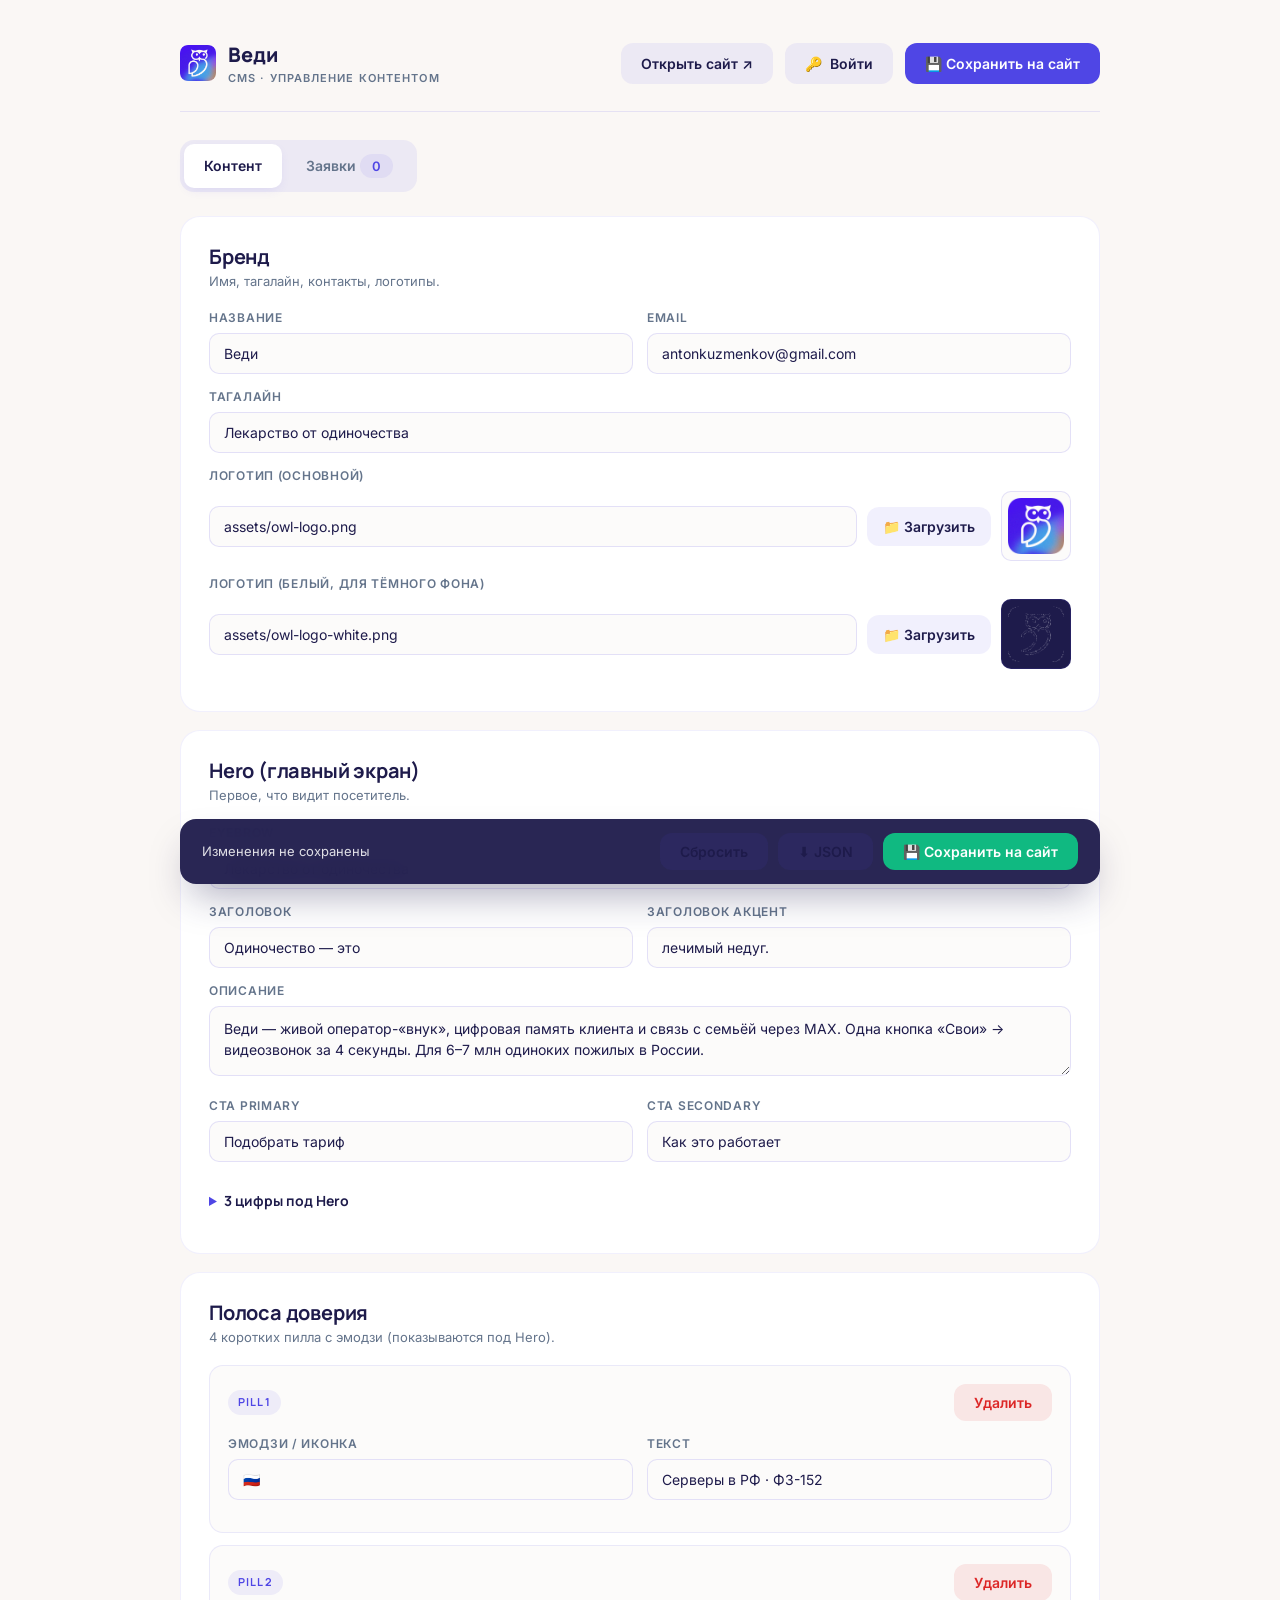
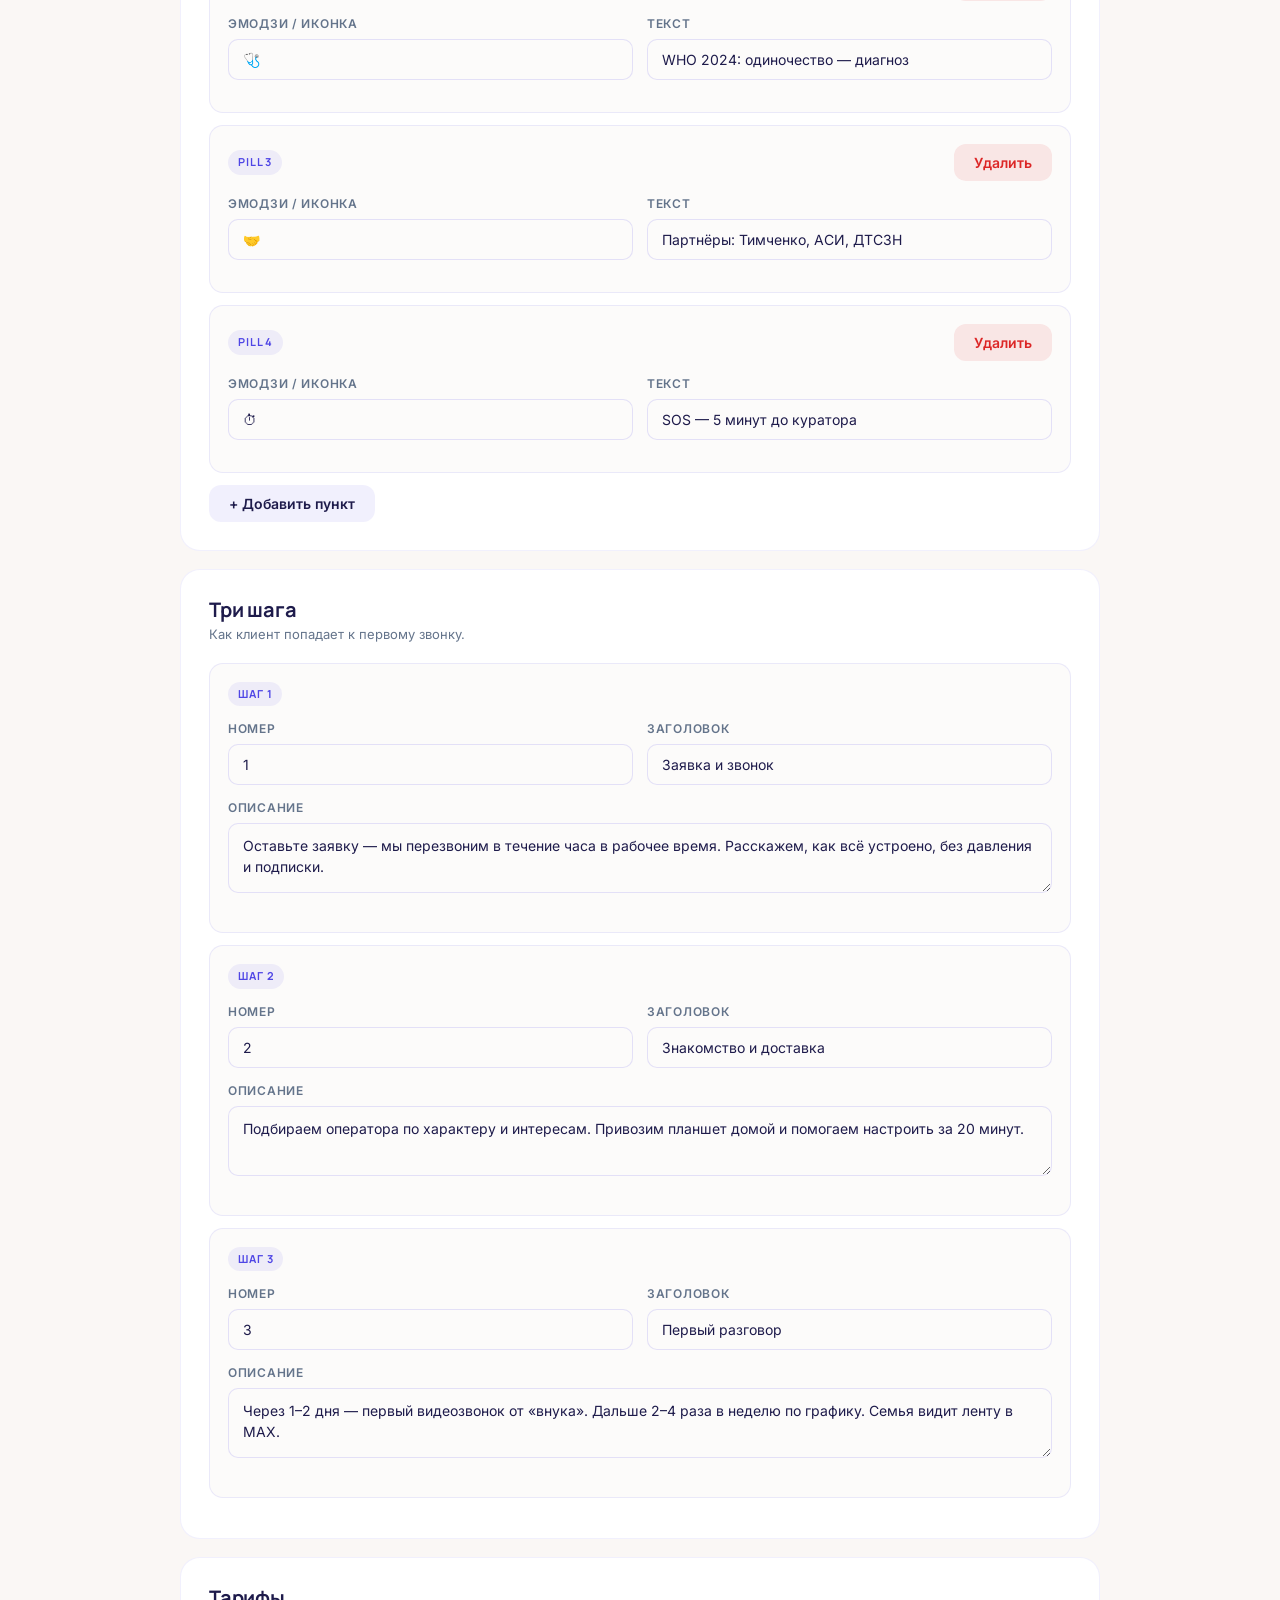
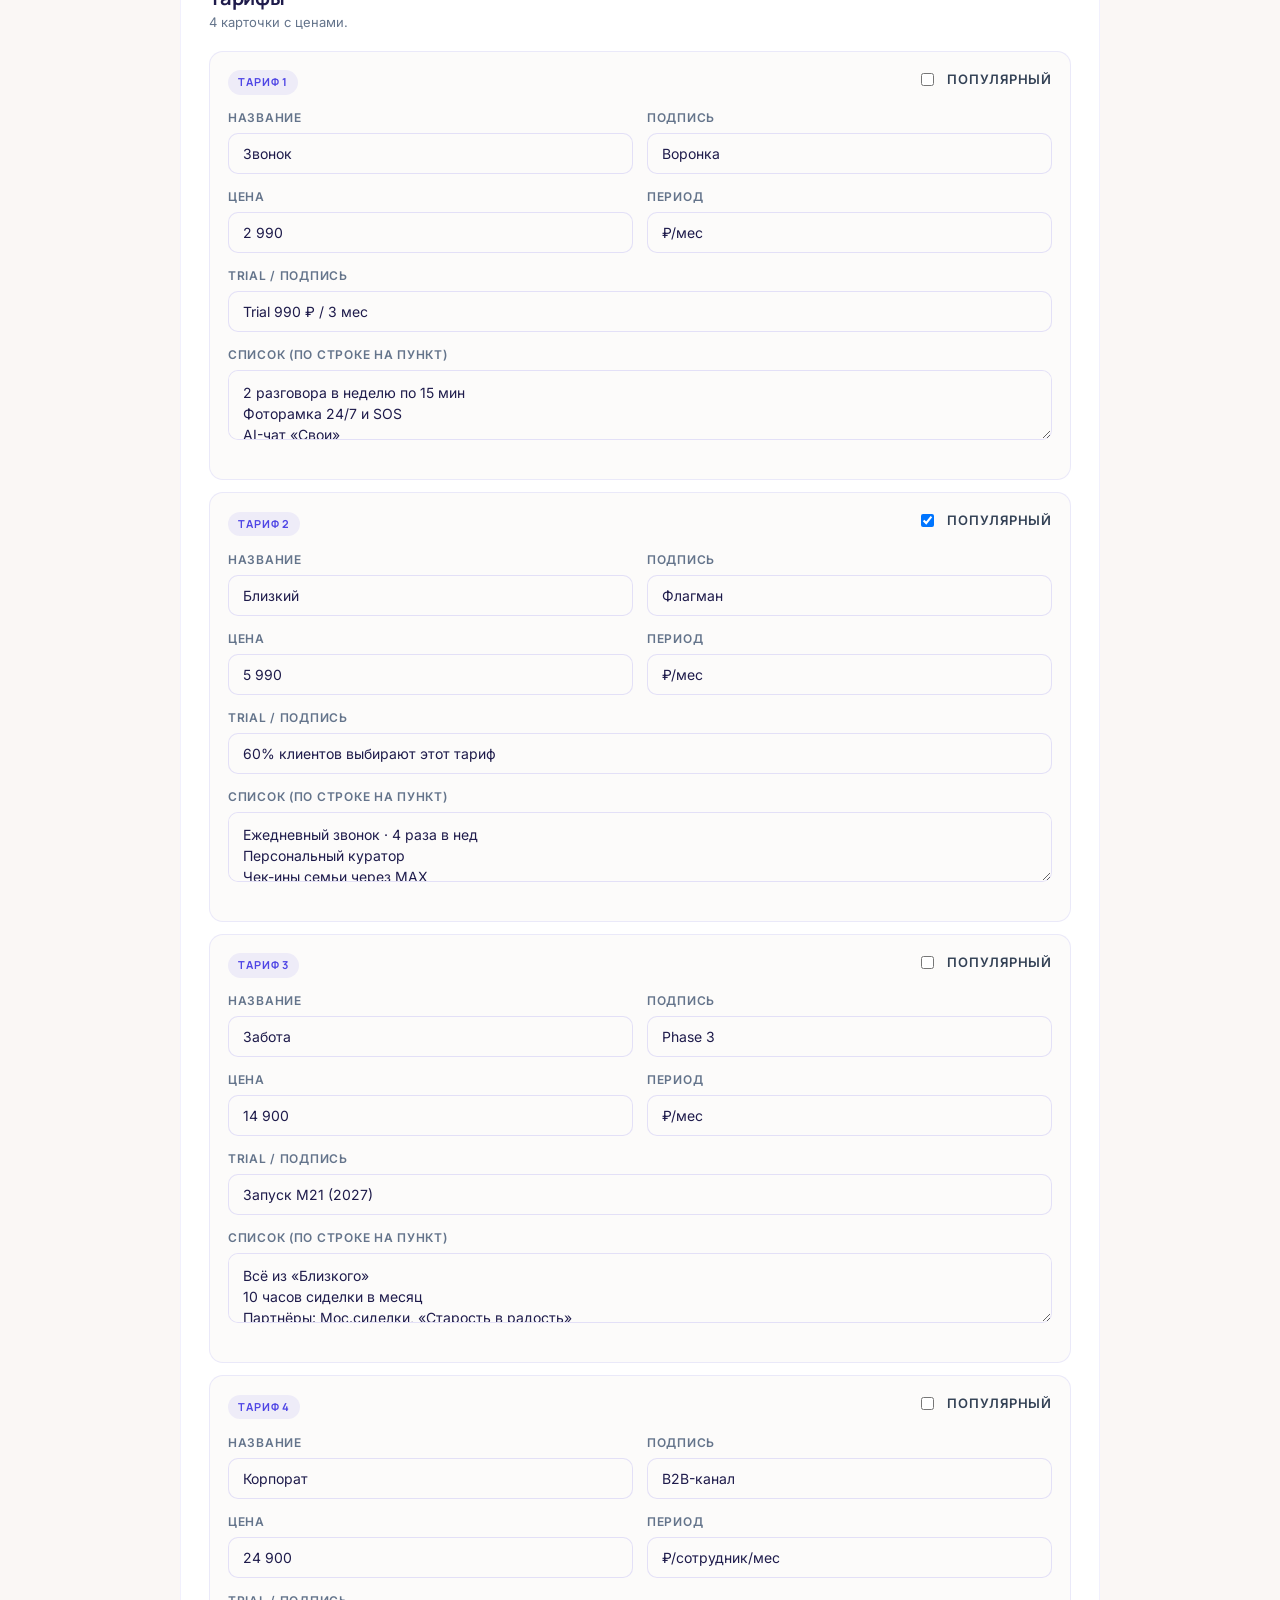
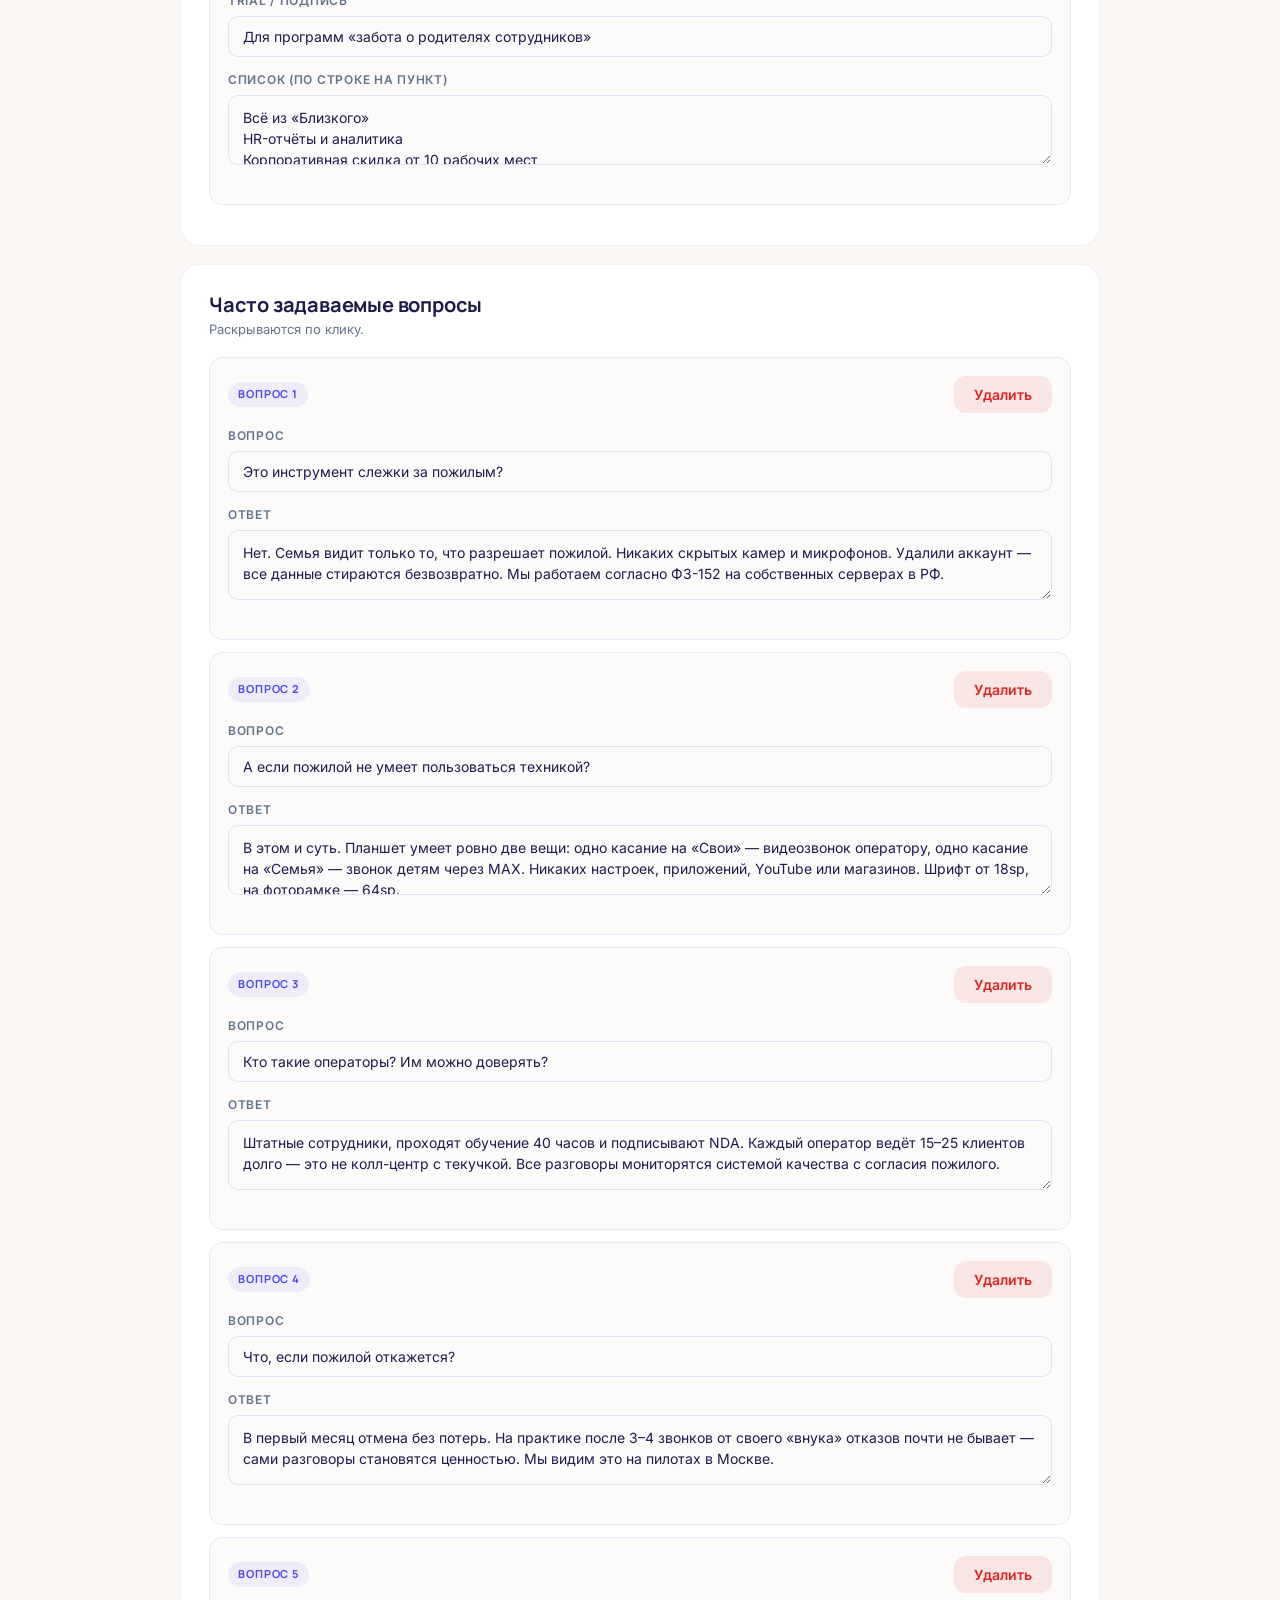
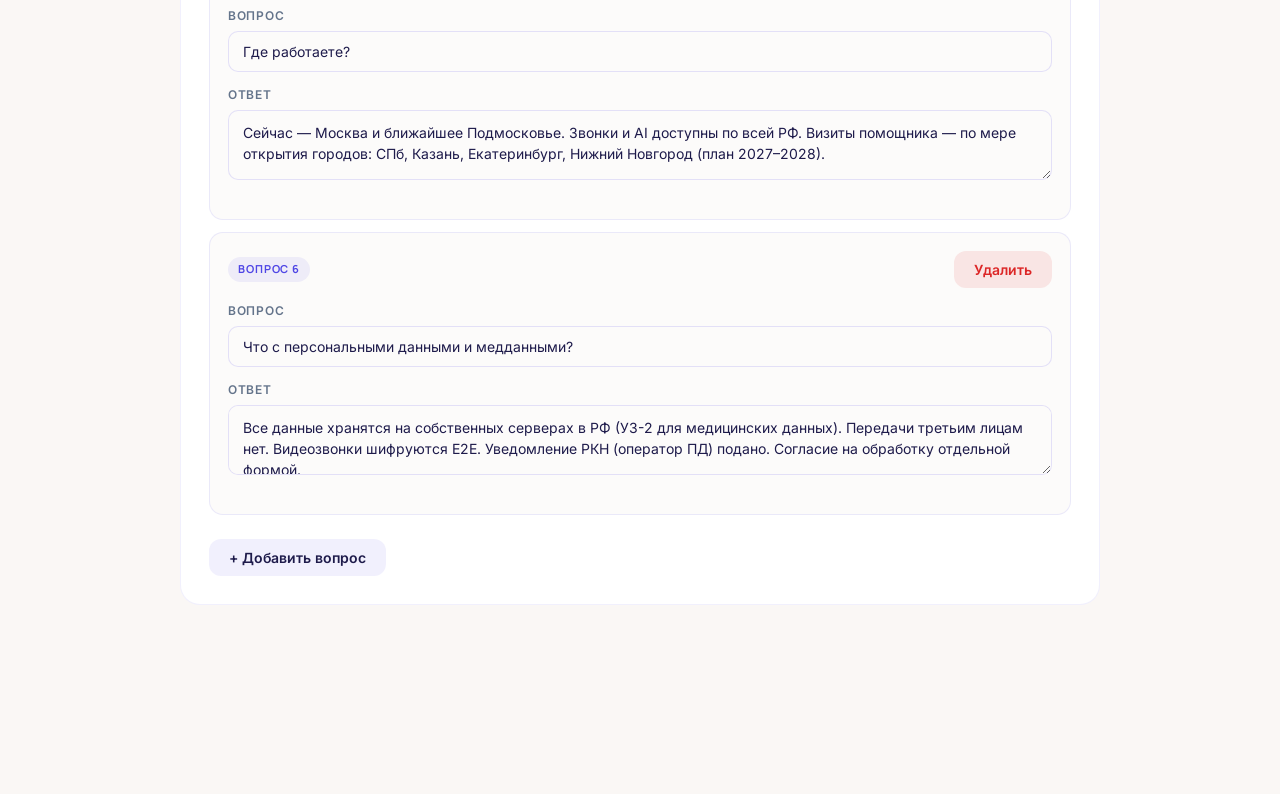
==== commit 397486b0: "feat(cms): загрузка картинок (логотипов) через UI В панели «Бренд» добавлены два поля для логотипов " ====
--- a/admin/index.html
+++ b/admin/index.html
@@ -62,6 +62,19 @@
   .checkbox { display: flex; align-items: center; gap: 10px; font-size: 13px; color: var(--fg-2); }
   .checkbox input { width: auto; }
 
+  /* Image picker */
+  .img-picker { display: flex; gap: 10px; align-items: center; }
+  .img-picker input { flex: 1; }
+  .img-picker .preview {
+    width: 56px; height: 56px; border-radius: 10px; object-fit: contain;
+    background: #FCFBFA; border: 1px solid rgba(79,70,229,0.15);
+    padding: 6px;
+  }
+  .img-picker .preview.dark { background: var(--indigo-950); }
+  .img-picker .upload {
+    padding: 11px 16px; white-space: nowrap;
+  }
+
   /* Leads */
   .lead-card { background: #fff; border-radius: 14px; padding: 18px; margin-bottom: 12px; border: 1px solid rgba(79,70,229,0.1); }
   .lead-card .top { display: flex; justify-content: space-between; align-items: flex-start; gap: 16px; margin-bottom: 10px; }
@@ -136,12 +149,28 @@
   <div class="tab-content active" id="tab-content">
     <div class="panel">
       <h2>Бренд</h2>
-      <p class="desc">Имя, тагалайн, контакты.</p>
+      <p class="desc">Имя, тагалайн, контакты, логотипы.</p>
       <div class="grid-2">
         <div class="field"><label>Название</label><input data-path="brand.name" type="text"></div>
         <div class="field"><label>Email</label><input data-path="brand.email" type="email"></div>
       </div>
       <div class="field"><label>Тагалайн</label><input data-path="brand.tagline" type="text"></div>
+      <div class="field">
+        <label>Логотип (основной)</label>
+        <div class="img-picker">
+          <input data-path="brand.logo" type="text">
+          <button class="btn btn-ghost upload" type="button" onclick="pickImage('brand.logo')">📁 Загрузить</button>
+          <img class="preview" id="preview-brand-logo" src="" alt="">
+        </div>
+      </div>
+      <div class="field">
+        <label>Логотип (белый, для тёмного фона)</label>
+        <div class="img-picker">
+          <input data-path="brand.logoWhite" type="text">
+          <button class="btn btn-ghost upload" type="button" onclick="pickImage('brand.logoWhite')">📁 Загрузить</button>
+          <img class="preview dark" id="preview-brand-logoWhite" src="" alt="">
+        </div>
+      </div>
     </div>
 
     <div class="panel">
@@ -237,8 +266,9 @@
   document.querySelectorAll('[data-path]').forEach(el => {
     const p = el.dataset.path;
     el.value = get(DATA, p) || '';
-    el.oninput = () => { set(DATA, p, el.value); markDirty(); };
-  });
+    el.oninput = () => { set(DATA, p, el.value); markDirty(); refreshImagePreviews(); };
+  });
+  refreshImagePreviews();
 
   const hm = document.getElementById('hero-metrics-list');
   hm.innerHTML = '';
@@ -331,6 +361,91 @@
 function markDirty() {
   document.getElementById('status').textContent = 'Несохранённые изменения';
   document.getElementById('status').style.color = '#FCD34D';
+}
+
+// === Загрузка картинок в репо ===
+function refreshImagePreviews() {
+  ['brand-logo', 'brand-logoWhite'].forEach(key => {
+    const el = document.getElementById('preview-' + key);
+    if (!el) return;
+    const path = get(DATA, key.replace('-', '.'));
+    if (path) {
+      el.src = '../' + path + '?t=' + Date.now(); // bust кэш
+      el.style.display = '';
+    } else {
+      el.removeAttribute('src');
+      el.style.display = 'none';
+    }
+  });
+}
+
+async function uploadImage(file) {
+  const token = getToken();
+  if (!token) throw new Error('Сначала войди — нажми «🔑 Войти»');
+  if (file.size > 5 * 1024 * 1024) throw new Error('Файл больше 5 МБ. Сожми сначала.');
+
+  const ts = Date.now();
+  const safe = file.name.replace(/[^a-zA-Z0-9.\-_]/g, '_').toLowerCase();
+  const path = `assets/uploads/${ts}-${safe}`;
+
+  // base64 для бинарника
+  const buffer = await file.arrayBuffer();
+  const bytes = new Uint8Array(buffer);
+  let binary = '';
+  for (let i = 0; i < bytes.length; i++) binary += String.fromCharCode(bytes[i]);
+  const b64 = btoa(binary);
+
+  const author = getAuthorName();
+  const ts2 = new Date().toISOString().replace('T', ' ').slice(0, 16);
+
+  const res = await fetch(`https://api.github.com/repos/${REPO}/contents/${path}`, {
+    method: 'PUT',
+    headers: {
+      'Authorization': `Bearer ${token}`,
+      'Accept': 'application/vnd.github+json',
+      'Content-Type': 'application/json'
+    },
+    body: JSON.stringify({
+      message: `cms: ${author} загрузил ${safe} (${ts2})`,
+      content: b64,
+      branch: BRANCH
+    })
+  });
+  if (!res.ok) {
+    const err = await res.json().catch(() => ({}));
+    if (res.status === 401) throw new Error('Токен истёк. Войди заново.');
+    throw new Error(err.message || `GitHub error ${res.status}`);
+  }
+  return path;
+}
+
+function pickImage(targetPath) {
+  const input = document.createElement('input');
+  input.type = 'file';
+  input.accept = 'image/*';
+  input.onchange = async (e) => {
+    const file = e.target.files[0];
+    if (!file) return;
+    const status = document.getElementById('status');
+    status.textContent = `⏳ Загружаю ${file.name}...`;
+    status.style.color = '#FCD34D';
+    try {
+      const path = await uploadImage(file);
+      set(DATA, targetPath, path);
+      const field = document.querySelector(`[data-path="${targetPath}"]`);
+      if (field) field.value = path;
+      markDirty();
+      // Подождём пару секунд, чтобы CDN GitHub Pages успел обновиться
+      setTimeout(refreshImagePreviews, 1000);
+      status.textContent = `✅ Картинка загружена: ${path} · нажми «💾 Сохранить на сайт» чтобы применить`;
+      status.style.color = '#10B981';
+    } catch (err) {
+      console.error(err);
+      status.textContent = '❌ Ошибка: ' + err.message;
+      status.style.color = '#F87171';
+    }
+  };
+  input.click();
 }
 
 // === Скачать как файл (резервный вариант) ===
